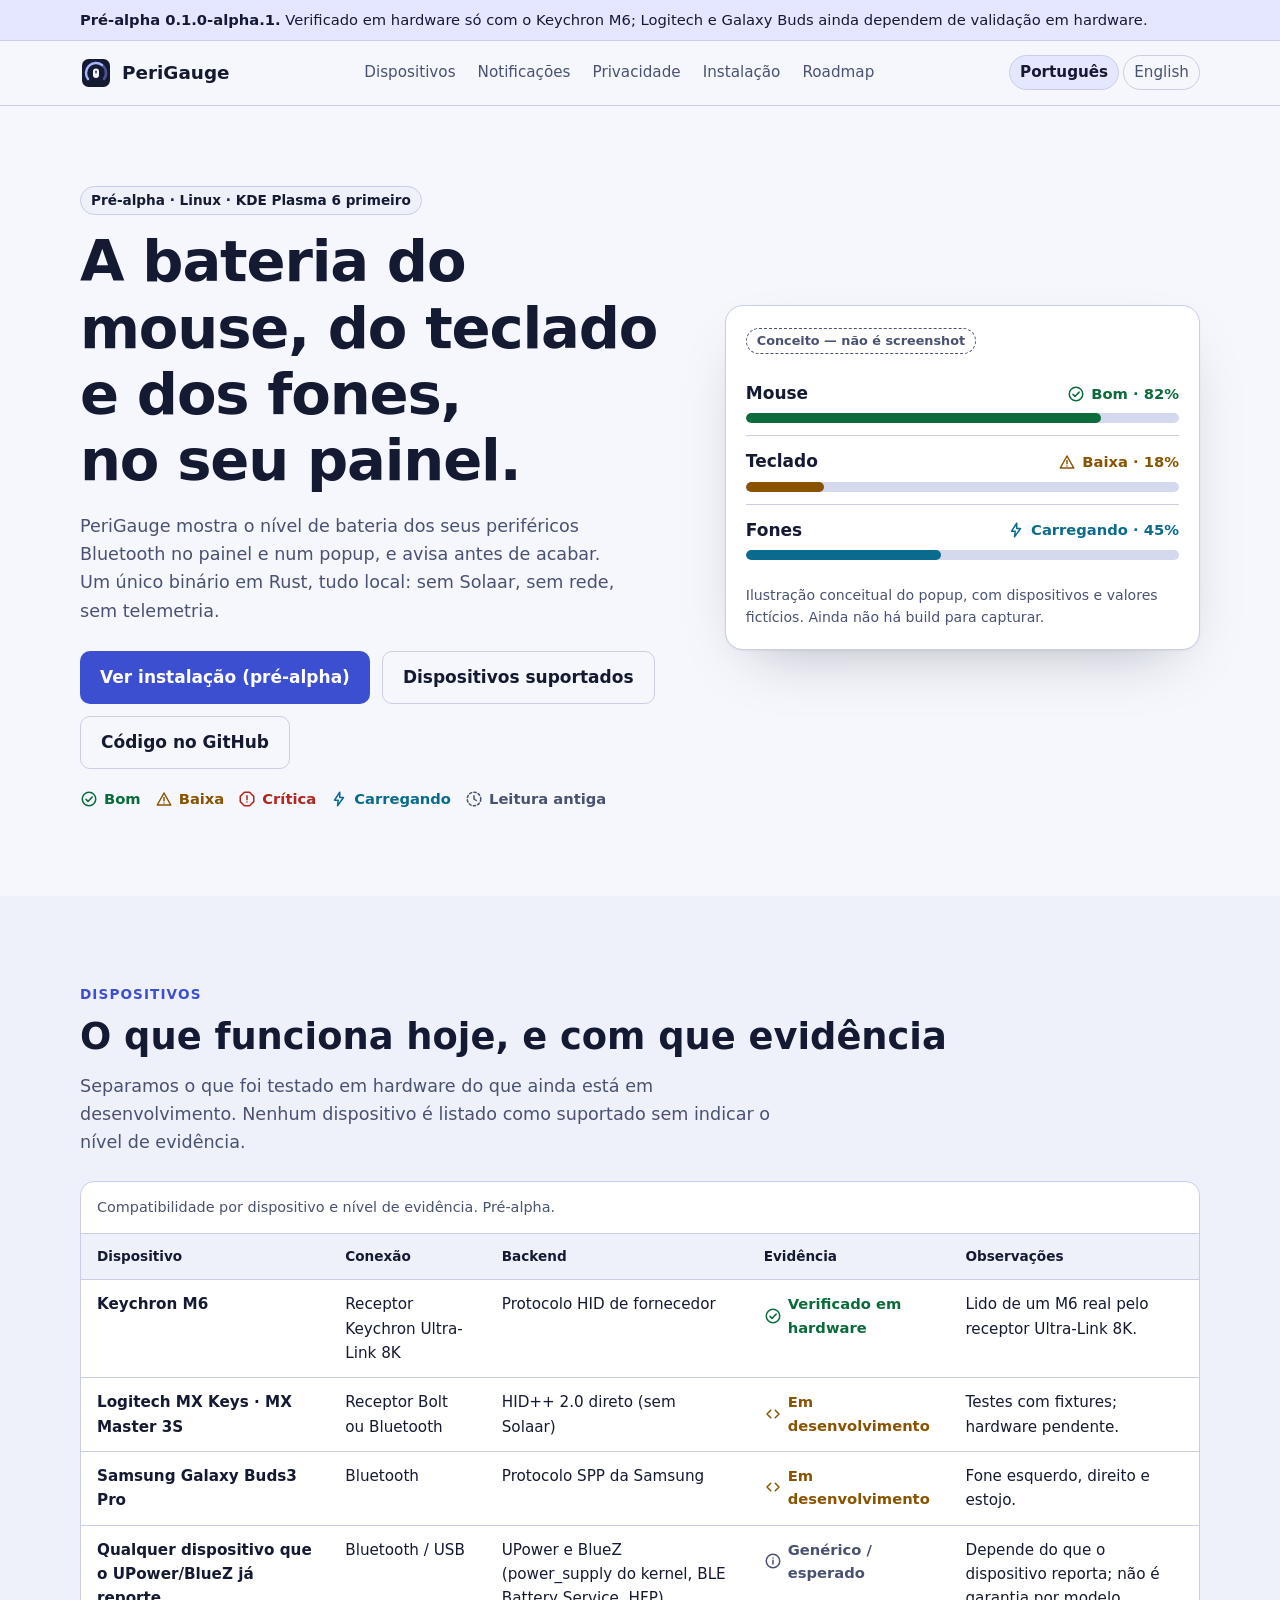
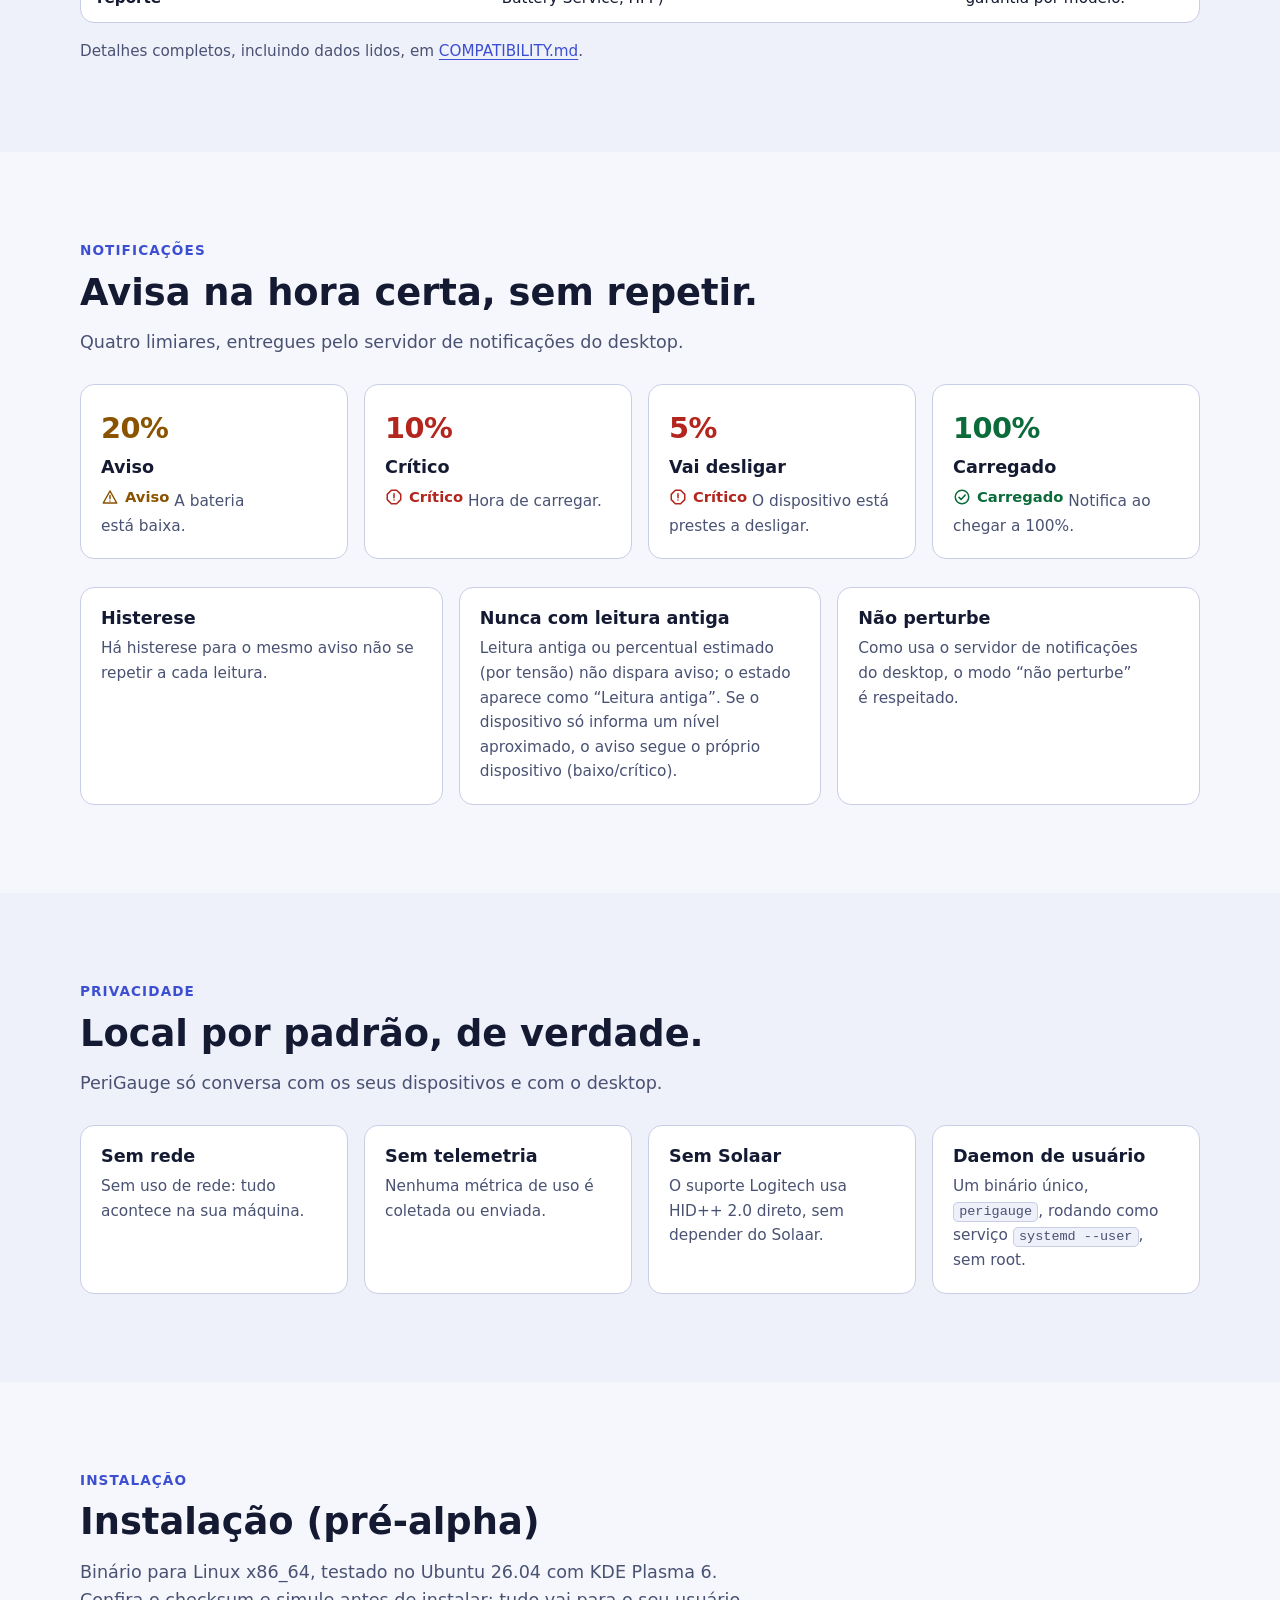
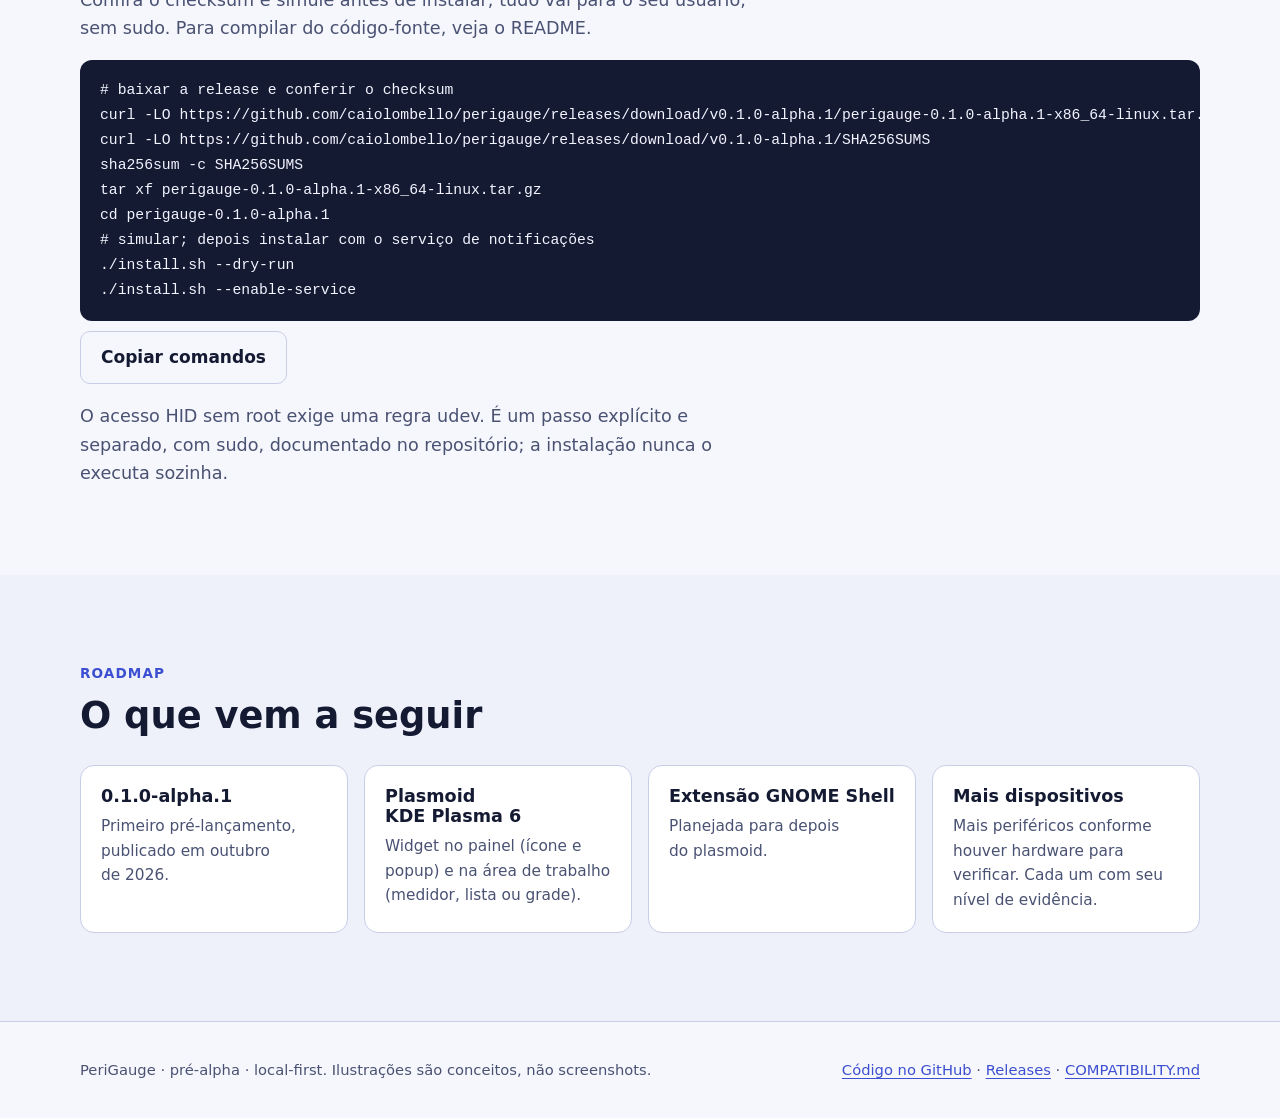
==== docs/index.html @ 8c839d8e "docs: add brand identity, landing page and project documents Bilingual landing page for GitHub Pages" ====
<!doctype html>
<html lang="pt-BR">
<head>
<meta charset="utf-8">
<meta name="viewport" content="width=device-width,initial-scale=1">
<title>PeriGauge — bateria dos seus periféricos no Linux</title>
<meta name="description" content="Monitor de bateria de mouses, teclados e fones Bluetooth para o desktop Linux. Núcleo em Rust, local, sem rede e sem telemetria. Pré-alpha 0.1.0-alpha.1.">
<meta name="color-scheme" content="light dark">
<meta name="theme-color" content="#F6F7FC" media="(prefers-color-scheme: light)">
<meta name="theme-color" content="#0E1124" media="(prefers-color-scheme: dark)">
<link rel="canonical" href="https://caiolombello.github.io/perigauge/">
<link rel="alternate" hreflang="pt-BR" href="https://caiolombello.github.io/perigauge/">
<link rel="alternate" hreflang="en" href="https://caiolombello.github.io/perigauge/en/">
<link rel="alternate" hreflang="x-default" href="https://caiolombello.github.io/perigauge/">
<meta property="og:type" content="website">
<meta property="og:site_name" content="PeriGauge">
<meta property="og:locale" content="pt_BR">
<meta property="og:title" content="PeriGauge — bateria dos seus periféricos no Linux">
<meta property="og:description" content="Monitor de bateria de mouses, teclados e fones Bluetooth para o desktop Linux. Núcleo em Rust, local, sem rede e sem telemetria. Pré-alpha 0.1.0-alpha.1.">
<meta property="og:image" content="https://caiolombello.github.io/perigauge/assets/perigauge-social-card.png">
<meta property="og:image:type" content="image/png">
<meta property="og:image:width" content="1200">
<meta property="og:image:height" content="630">
<meta property="og:image:alt" content="PeriGauge: bateria dos periféricos no Linux. Pré-alpha 0.1.0-alpha.1.">
<meta name="twitter:card" content="summary_large_image">
<link rel="icon" type="image/svg+xml" href="assets/favicon.svg">
<link rel="stylesheet" href="style.css">
<script src="site.js" defer></script>
</head>
<body>
<a class="skip-link" href="#main">Ir para o conteúdo</a>

<svg xmlns="http://www.w3.org/2000/svg" width="0" height="0" style="position:absolute" aria-hidden="true" focusable="false">
 <symbol id="i-ok" viewBox="0 0 24 24"><circle cx="12" cy="12" r="9"/><path d="M8 12.5l2.7 2.7 5.5-5.7"/></symbol>
 <symbol id="i-warn" viewBox="0 0 24 24"><path d="M12 4l9 16H3z"/><path d="M12 10v4.2M12 17.2v.1"/></symbol>
 <symbol id="i-crit" viewBox="0 0 24 24"><path d="M8.5 3h7L21 8.5v7L15.5 21h-7L3 15.5v-7z"/><path d="M12 7.5v5.5M12 16v.1"/></symbol>
 <symbol id="i-bolt" viewBox="0 0 24 24"><path d="M13 3L6 13.5h5L10 21l8-11h-5z"/></symbol>
 <symbol id="i-stale" viewBox="0 0 24 24"><circle cx="12" cy="12" r="9" stroke-dasharray="3 3"/><path d="M12 7.5V12l3 2"/></symbol>
 <symbol id="i-dev" viewBox="0 0 24 24"><path d="M9 7l-5 5 5 5M15 7l5 5-5 5"/></symbol>
 <symbol id="i-gen" viewBox="0 0 24 24"><circle cx="12" cy="12" r="9"/><path d="M12 11v5M12 8v.1"/></symbol>
</svg>

<p class="prerelease"><span class="wrap" style="display:block"><strong>Pré-alpha 0.1.0-alpha.1.</strong> Verificado em hardware só com o Keychron M6; Logitech e Galaxy Buds ainda dependem de validação em hardware.</span></p>

<header class="site-header">
 <div class="wrap header-inner">
  <a class="brand" href="./" aria-label="PeriGauge"><img src="assets/perigauge.svg" width="32" height="32" alt=""><span>PeriGauge</span></a>
  <nav class="site-nav" aria-label="Seções">
   <a href="#dispositivos">Dispositivos</a>
   <a href="#notificacoes">Notificações</a>
   <a href="#privacidade">Privacidade</a>
   <a href="#instalar">Instalação</a>
   <a href="#roadmap">Roadmap</a>
  </nav>
  <nav class="lang" aria-label="Idioma"><a href="./" lang="pt-BR" hreflang="pt-BR" aria-current="page">Português</a><a href="en/" lang="en" hreflang="en">English</a></nav>
 </div>
</header>

<main id="main" tabindex="-1">
<section class="hero">
 <div class="wrap hero-grid">
  <div>
   <span class="badge">Pré-alpha · Linux · KDE Plasma 6 primeiro</span>
   <h1>A bateria do mouse, do teclado e dos fones, no seu painel.</h1>
   <p class="lead">PeriGauge mostra o nível de bateria dos seus periféricos Bluetooth no painel e num popup, e avisa antes de acabar. Um único binário em Rust, tudo local: sem Solaar, sem rede, sem telemetria.</p>
   <div class="actions">
    <a class="btn" href="#instalar">Ver instalação (pré-alpha)</a>
    <a class="btn btn-ghost" href="#dispositivos">Dispositivos suportados</a>
    <a class="btn btn-ghost" href="https://github.com/caiolombello/perigauge">Código no GitHub</a>
   </div>
  </div>
  <figure class="concept" aria-labelledby="concept-cap">
   <span class="concept-tag">Conceito — não é screenshot</span>
   <div role="list" aria-label="Dispositivos (valores fictícios)">
    <div class="dev" role="listitem"><span class="dev-name">Mouse</span><span class="state s-ok"><svg class="" aria-hidden="true" focusable="false"><use href="#i-ok"/></svg>Bom · 82%</span> <span class="bar s-ok" role="img" aria-label="Mouse 82%"><span style="width:82%"></span></span></div>
    <div class="dev" role="listitem"><span class="dev-name">Teclado</span><span class="state s-warn"><svg class="" aria-hidden="true" focusable="false"><use href="#i-warn"/></svg>Baixa · 18%</span> <span class="bar s-warn" role="img" aria-label="Teclado 18%"><span style="width:18%"></span></span></div>
    <div class="dev" role="listitem"><span class="dev-name">Fones</span><span class="state s-charging"><svg class="" aria-hidden="true" focusable="false"><use href="#i-bolt"/></svg>Carregando · 45%</span> <span class="bar s-charging" role="img" aria-label="Fones 45%"><span style="width:45%"></span></span></div>
   </div>
   <figcaption id="concept-cap">Ilustração conceitual do popup, com dispositivos e valores fictícios. Ainda não há build para capturar.</figcaption>
  </figure>
 </div>
 <div class="wrap">
  <h2 class="sr-only">Como os estados aparecem</h2>
  <ul class="legend" aria-label="Como os estados aparecem"><li><span class="state s-ok"><svg class="" aria-hidden="true" focusable="false"><use href="#i-ok"/></svg>Bom</span></li><li><span class="state s-warn"><svg class="" aria-hidden="true" focusable="false"><use href="#i-warn"/></svg>Baixa</span></li><li><span class="state s-critical"><svg class="" aria-hidden="true" focusable="false"><use href="#i-crit"/></svg>Crítica</span></li><li><span class="state s-charging"><svg class="" aria-hidden="true" focusable="false"><use href="#i-bolt"/></svg>Carregando</span></li><li><span class="state s-stale"><svg class="" aria-hidden="true" focusable="false"><use href="#i-stale"/></svg>Leitura antiga</span></li></ul>
 </div>
</section>

<section id="dispositivos" class="section-alt">
 <div class="wrap">
  <p class="eyebrow">Dispositivos</p>
  <h2>O que funciona hoje, e com que evidência</h2>
  <p class="lead">Separamos o que foi testado em hardware do que ainda está em desenvolvimento. Nenhum dispositivo é listado como suportado sem indicar o nível de evidência.</p>
  <div class="table-wrap" tabindex="0" role="region" aria-label="Matriz de compatibilidade (role horizontalmente em telas estreitas)">
  <table>
   <caption>Compatibilidade por dispositivo e nível de evidência. Pré-alpha.</caption>
   <thead><tr><th scope="col">Dispositivo</th><th scope="col">Conexão</th><th scope="col">Backend</th><th scope="col">Evidência</th><th scope="col">Observações</th></tr></thead>
   <tbody>
    <tr><th scope="row">Keychron M6</th><td>Receptor Keychron Ultra-Link 8K</td><td>Protocolo HID de fornecedor</td><td><span class="state s-ok"><svg class="" aria-hidden="true" focusable="false"><use href="#i-ok"/></svg>Verificado em hardware</span></td><td>Lido de um M6 real pelo receptor Ultra-Link 8K.</td></tr>
    <tr><th scope="row">Logitech MX Keys · MX Master 3S</th><td>Receptor Bolt ou Bluetooth</td><td>HID++ 2.0 direto (sem Solaar)</td><td><span class="state s-warn"><svg class="" aria-hidden="true" focusable="false"><use href="#i-dev"/></svg>Em desenvolvimento</span></td><td>Testes com fixtures; hardware pendente.</td></tr>
    <tr><th scope="row">Samsung Galaxy Buds3 Pro</th><td>Bluetooth</td><td>Protocolo SPP da Samsung</td><td><span class="state s-warn"><svg class="" aria-hidden="true" focusable="false"><use href="#i-dev"/></svg>Em desenvolvimento</span></td><td>Fone esquerdo, direito e estojo.</td></tr>
    <tr><th scope="row">Qualquer dispositivo que o UPower/BlueZ já reporte</th><td>Bluetooth / USB</td><td>UPower e BlueZ (power_supply do kernel, BLE Battery Service, HFP)</td><td><span class="state s-stale"><svg class="" aria-hidden="true" focusable="false"><use href="#i-gen"/></svg>Genérico / esperado</span></td><td>Depende do que o dispositivo reporta; não é garantia por modelo.</td></tr>
   </tbody>
  </table>
  </div>
  <p class="lead" style="margin-top:16px;font-size:.95rem">Detalhes completos, incluindo dados lidos, em <a href="COMPATIBILITY.md">COMPATIBILITY.md</a>.</p>
 </div>
</section>

<section id="notificacoes">
 <div class="wrap">
  <p class="eyebrow">Notificações</p>
  <h2>Avisa na hora certa, sem repetir.</h2>
  <p class="lead">Quatro limiares, entregues pelo servidor de notificações do desktop.</p>
  <ul class="grid">
   <li class="card"><span class="thr s-warn">20%</span><h3>Aviso</h3><p><span class="state s-warn"><svg class="" aria-hidden="true" focusable="false"><use href="#i-warn"/></svg>Aviso</span> A bateria está baixa.</p></li>
   <li class="card"><span class="thr s-critical">10%</span><h3>Crítico</h3><p><span class="state s-critical"><svg class="" aria-hidden="true" focusable="false"><use href="#i-crit"/></svg>Crítico</span> Hora de carregar.</p></li>
   <li class="card"><span class="thr s-critical">5%</span><h3>Vai desligar</h3><p><span class="state s-critical"><svg class="" aria-hidden="true" focusable="false"><use href="#i-crit"/></svg>Crítico</span> O dispositivo está prestes a desligar.</p></li>
   <li class="card"><span class="thr s-ok">100%</span><h3>Carregado</h3><p><span class="state s-ok"><svg class="" aria-hidden="true" focusable="false"><use href="#i-ok"/></svg>Carregado</span> Notifica ao chegar a 100%.</p></li>
  </ul>
  <ul class="grid">
   <li class="card"><h3>Histerese</h3><p>Há histerese para o mesmo aviso não se repetir a cada leitura.</p></li>
   <li class="card"><h3>Nunca com leitura antiga</h3><p>Leitura antiga ou percentual estimado (por tensão) não dispara aviso; o estado aparece como “Leitura antiga”. Se o dispositivo só informa um nível aproximado, o aviso segue o próprio dispositivo (baixo/crítico).</p></li>
   <li class="card"><h3>Não perturbe</h3><p>Como usa o servidor de notificações do desktop, o modo “não perturbe” é respeitado.</p></li>
  </ul>
 </div>
</section>

<section id="privacidade" class="section-alt">
 <div class="wrap">
  <p class="eyebrow">Privacidade</p>
  <h2>Local por padrão, de verdade.</h2>
  <p class="lead">PeriGauge só conversa com os seus dispositivos e com o desktop.</p>
  <ul class="grid">
   <li class="card"><h3>Sem rede</h3><p>Sem uso de rede: tudo acontece na sua máquina.</p></li>
   <li class="card"><h3>Sem telemetria</h3><p>Nenhuma métrica de uso é coletada ou enviada.</p></li>
   <li class="card"><h3>Sem Solaar</h3><p>O suporte Logitech usa HID++ 2.0 direto, sem depender do Solaar.</p></li>
   <li class="card"><h3>Daemon de usuário</h3><p>Um binário único, <code>perigauge</code>, rodando como serviço <code>systemd --user</code>, sem root.</p></li>
  </ul>
 </div>
</section>

<section id="instalar">
 <div class="wrap">
  <p class="eyebrow">Instalação</p>
  <h2>Instalação (pré-alpha)</h2>
  <p class="lead">Binário para Linux x86_64, testado no Ubuntu 26.04 com KDE Plasma 6. Confira o checksum e simule antes de instalar; tudo vai para o seu usuário, sem sudo. Para compilar do código-fonte, veja o README.</p>
  <div class="code"><pre id="cmds"><code># baixar a release e conferir o checksum
curl -LO https://github.com/caiolombello/perigauge/releases/download/v0.1.0-alpha.1/perigauge-0.1.0-alpha.1-x86_64-linux.tar.gz
curl -LO https://github.com/caiolombello/perigauge/releases/download/v0.1.0-alpha.1/SHA256SUMS
sha256sum -c SHA256SUMS
tar xf perigauge-0.1.0-alpha.1-x86_64-linux.tar.gz
cd perigauge-0.1.0-alpha.1
# simular; depois instalar com o serviço de notificações
./install.sh --dry-run
./install.sh --enable-service</code></pre></div>
  <div class="copy-row">
   <button class="btn btn-ghost" type="button" hidden data-copy-target="cmds" data-copy-status="copy-status" data-copied="Comandos copiados." data-failed="Não foi possível copiar.">Copiar comandos</button>
   <span id="copy-status" role="status" aria-live="polite"></span>
  </div>
  <p class="lead" style="margin-top:18px">O acesso HID sem root exige uma regra udev. É um passo explícito e separado, com sudo, documentado no repositório; a instalação nunca o executa sozinha.</p>
 </div>
</section>

<section id="roadmap" class="section-alt">
 <div class="wrap">
  <p class="eyebrow">Roadmap</p>
  <h2>O que vem a seguir</h2>
  <ul class="grid">
   <li class="card"><h3>0.1.0-alpha.1</h3><p>Primeiro pré-lançamento, publicado em outubro de 2026.</p></li>
   <li class="card"><h3>Plasmoid KDE Plasma 6</h3><p>Widget no painel (ícone e popup) e na área de trabalho (medidor, lista ou grade).</p></li>
   <li class="card"><h3>Extensão GNOME Shell</h3><p>Planejada para depois do plasmoid.</p></li>
   <li class="card"><h3>Mais dispositivos</h3><p>Mais periféricos conforme houver hardware para verificar. Cada um com seu nível de evidência.</p></li>
  </ul>
 </div>
</section>
</main>

<footer>
 <div class="wrap foot">
  <p>PeriGauge · pré-alpha · local-first. Ilustrações são conceitos, não screenshots.</p>
  <p><a href="https://github.com/caiolombello/perigauge">Código no GitHub</a> · <a href="https://github.com/caiolombello/perigauge/releases">Releases</a> · <a href="COMPATIBILITY.md">COMPATIBILITY.md</a></p>
 </div>
</footer>
</body>
</html>
---- docs/style.css ----
/* PeriGauge landing — página estática, fontes do sistema, nenhuma requisição externa. */
:root {
  color-scheme: light dark;
  --paper: #F6F7FC; --surface: #FFFFFF; --surface-2: #EEF0FA; --line: #C9CDE6;
  --text: #151A33; --muted: #4A5273; --accent: #3D4FD1; --accent-soft: #E4E7FF;
  --ok: #0B6B3A; --warn: #8A5300; --critical: #B3261E; --charging: #0B6B8F;
  --btn-bg: #3D4FD1; --btn-text: #FFFFFF; --code-bg: #151A33; --code-text: #F2F4FF;
  --track: #D5D9EE;
  --shadow: 0 1px 2px rgb(21 26 51 / 6%), 0 24px 60px -30px rgb(21 26 51 / 35%);
  --sans: system-ui, -apple-system, "Segoe UI", sans-serif;
  --mono: ui-monospace, SFMono-Regular, Menlo, Consolas, monospace;
  --wrap: 1120px; --gutter: clamp(18px, 4vw, 40px); --header-h: 64px;
}
@media (prefers-color-scheme: dark) {
  :root {
    --paper: #0E1124; --surface: #161A33; --surface-2: #1D2243; --line: #363D6B;
    --text: #F2F4FF; --muted: #B4BAD9; --accent: #A9B4FF; --accent-soft: #232A5C;
    --ok: #5FD38D; --warn: #FFC15C; --critical: #FF8A80; --charging: #6CCBF0;
    --btn-bg: #A9B4FF; --btn-text: #0E1124; --code-bg: #090B18; --track: #363D6B;
    --shadow: 0 1px 2px rgb(0 0 0 / 30%), 0 24px 60px -28px rgb(0 0 0 / 70%);
  }
}
*, *::before, *::after { box-sizing: border-box; }
html { scroll-behavior: smooth; scroll-padding-top: calc(var(--header-h) + 16px); -webkit-text-size-adjust: 100%; }
body { margin: 0; background: var(--paper); color: var(--text); font: 400 17px/1.6 var(--sans); }
img, svg { max-width: 100%; }
a { color: var(--accent); text-underline-offset: .2em; }
:focus-visible { outline: 3px solid var(--accent); outline-offset: 3px; border-radius: 4px; }
h1, h2, h3 { margin: 0; text-wrap: balance; line-height: 1.15; }
p { margin: 0; text-wrap: pretty; }
ul, ol { margin: 0; padding: 0; }
code, pre { font-family: var(--mono); }
:not(pre) > code { padding: .1em .38em; border: 1px solid var(--line); border-radius: 5px; background: var(--surface-2); font-size: .88em; }
.wrap { width: min(var(--wrap), 100% - 2 * var(--gutter)); margin-inline: auto; }
.skip-link { position: absolute; left: 16px; top: -80px; z-index: 100; padding: 12px 18px; border-radius: 8px; background: var(--btn-bg); color: var(--btn-text); font-weight: 650; }
.skip-link:focus { top: 12px; }
.sr-only { position: absolute; width: 1px; height: 1px; overflow: hidden; clip-path: inset(50%); white-space: nowrap; }

/* Cabeçalho */
.site-header { position: sticky; top: 0; z-index: 50; background: color-mix(in srgb, var(--paper) 92%, transparent); backdrop-filter: blur(8px); border-bottom: 1px solid var(--line); }
.header-inner { display: flex; align-items: center; gap: 20px; min-height: var(--header-h); flex-wrap: wrap; padding-block: 8px; }
.brand { display: inline-flex; align-items: center; gap: 10px; color: var(--text); font-weight: 700; font-size: 1.15rem; text-decoration: none; }
.brand img { width: 32px; height: 32px; }
.site-nav { display: flex; gap: 18px; flex-wrap: wrap; margin-inline: auto; }
.site-nav a, .lang a { color: var(--muted); text-decoration: none; font-size: .95rem; padding: 4px 2px; }
.site-nav a:hover, .lang a:hover { color: var(--text); text-decoration: underline; }
.lang { display: flex; gap: 4px; }
.lang a { padding: 4px 10px; border: 1px solid var(--line); border-radius: 999px; }
.lang a[aria-current="page"] { background: var(--accent-soft); color: var(--text); font-weight: 650; }

/* Botões e selos */
.btn { display: inline-flex; align-items: center; gap: 8px; padding: 12px 20px; border-radius: 10px; background: var(--btn-bg); color: var(--btn-text); font-weight: 650; text-decoration: none; border: 0; font: inherit; font-weight: 650; cursor: pointer; }
.btn:hover { filter: brightness(1.08); }
.btn-ghost { background: transparent; color: var(--text); border: 1px solid var(--line); }
.btn[aria-disabled="true"] { background: transparent; color: var(--muted); border: 1px dashed var(--line); cursor: default; filter: none; }
.badge { display: inline-flex; align-items: center; gap: 6px; padding: 3px 10px; border: 1px solid var(--line); border-radius: 999px; background: var(--surface-2); font-size: .85rem; font-weight: 650; }

/* Seções */
section { padding-block: clamp(48px, 8vw, 88px); }
.section-alt { background: var(--surface-2); }
.eyebrow { color: var(--accent); font-weight: 700; font-size: .85rem; letter-spacing: .08em; text-transform: uppercase; margin-bottom: 10px; }
h2 { font-size: clamp(1.7rem, 3.4vw, 2.3rem); margin-bottom: 14px; }
.lead { color: var(--muted); font-size: 1.1rem; max-width: 62ch; }
.prerelease { background: var(--accent-soft); border-bottom: 1px solid var(--line); padding-block: 8px; font-size: .92rem; }

/* Hero */
.hero { padding-block: clamp(40px, 7vw, 80px); }
.hero-grid { display: grid; grid-template-columns: 1.1fr .9fr; gap: clamp(28px, 5vw, 64px); align-items: center; }
h1 { font-size: clamp(2.2rem, 5.4vw, 3.6rem); letter-spacing: -.02em; margin-block: 14px 18px; }
.hero .lead { margin-bottom: 26px; }
.actions { display: flex; gap: 12px; flex-wrap: wrap; }

/* Conceito do popup */
figure { margin: 0; }
.concept { background: var(--surface); border: 1px solid var(--line); border-radius: 18px; box-shadow: var(--shadow); padding: 20px; }
.concept-tag { display: inline-block; margin-bottom: 14px; padding: 2px 10px; border: 1px dashed var(--muted); border-radius: 999px; color: var(--muted); font-size: .8rem; font-weight: 650; }
.dev { display: grid; grid-template-columns: 1fr auto; gap: 6px 12px; padding-block: 12px; border-top: 1px solid var(--line); }
.dev:first-of-type { border-top: 0; }
.dev-name { font-weight: 650; }
.state { display: inline-flex; align-items: center; gap: 6px; font-weight: 650; font-size: .92rem; }
.state svg { width: 18px; height: 18px; flex: none; fill: none; stroke: currentColor; stroke-width: 2; stroke-linecap: round; stroke-linejoin: round; }
.s-ok { color: var(--ok); } .s-warn { color: var(--warn); } .s-critical { color: var(--critical); } .s-charging { color: var(--charging); } .s-stale { color: var(--muted); }
.bar { grid-column: 1 / -1; height: 10px; border-radius: 6px; background: var(--track); overflow: hidden; }
.bar > span { display: block; height: 100%; border-radius: 6px; background: currentColor; }
.bar.s-stale > span { background: repeating-linear-gradient(90deg, var(--muted) 0 6px, transparent 6px 10px); }
figcaption { margin-top: 12px; color: var(--muted); font-size: .88rem; }
.legend { display: flex; gap: 14px; flex-wrap: wrap; list-style: none; margin-top: 18px; }

/* Tabela */
.table-wrap { overflow-x: auto; border: 1px solid var(--line); border-radius: 14px; background: var(--surface); margin-top: 24px; }
table { border-collapse: collapse; width: 100%; min-width: 760px; font-size: .95rem; }
caption { text-align: left; padding: 14px 16px; color: var(--muted); font-size: .9rem; }
th, td { text-align: left; vertical-align: top; padding: 12px 16px; border-top: 1px solid var(--line); }
thead th { background: var(--surface-2); font-size: .85rem; }
tbody th { font-weight: 650; }

/* Cartões */
.grid { display: grid; grid-template-columns: repeat(auto-fit, minmax(240px, 1fr)); gap: 16px; margin-top: 28px; list-style: none; }
.card { background: var(--surface); border: 1px solid var(--line); border-radius: 14px; padding: 20px; }
.card h3 { font-size: 1.1rem; margin-bottom: 8px; }
.card p { color: var(--muted); font-size: .96rem; }
.thr { font-size: 1.8rem; font-weight: 800; letter-spacing: -.02em; display: block; margin-bottom: 6px; }

/* Código */
.code { position: relative; background: var(--code-bg); color: var(--code-text); border-radius: 12px; padding: 18px 20px; margin-top: 18px; overflow-x: auto; }
.code pre { margin: 0; font-size: .92rem; line-height: 1.7; }
.copy-row { margin-top: 10px; display: flex; gap: 12px; align-items: center; }
[hidden] { display: none !important; }

footer { padding-block: 36px; border-top: 1px solid var(--line); color: var(--muted); font-size: .92rem; }
.foot { display: flex; gap: 16px 28px; flex-wrap: wrap; justify-content: space-between; }

@media (max-width: 860px) {
  .hero-grid { grid-template-columns: 1fr; }
  .site-nav { order: 3; width: 100%; margin: 0; gap: 14px; }
  .lang { margin-left: auto; }
}
@media (prefers-reduced-motion: no-preference) {
  .btn { transition: filter .15s; }
  .bar > span { transition: width .4s; }
}
@media (prefers-reduced-motion: reduce) {
  html { scroll-behavior: auto; }
  *, *::before, *::after { animation: none !important; transition: none !important; }
}
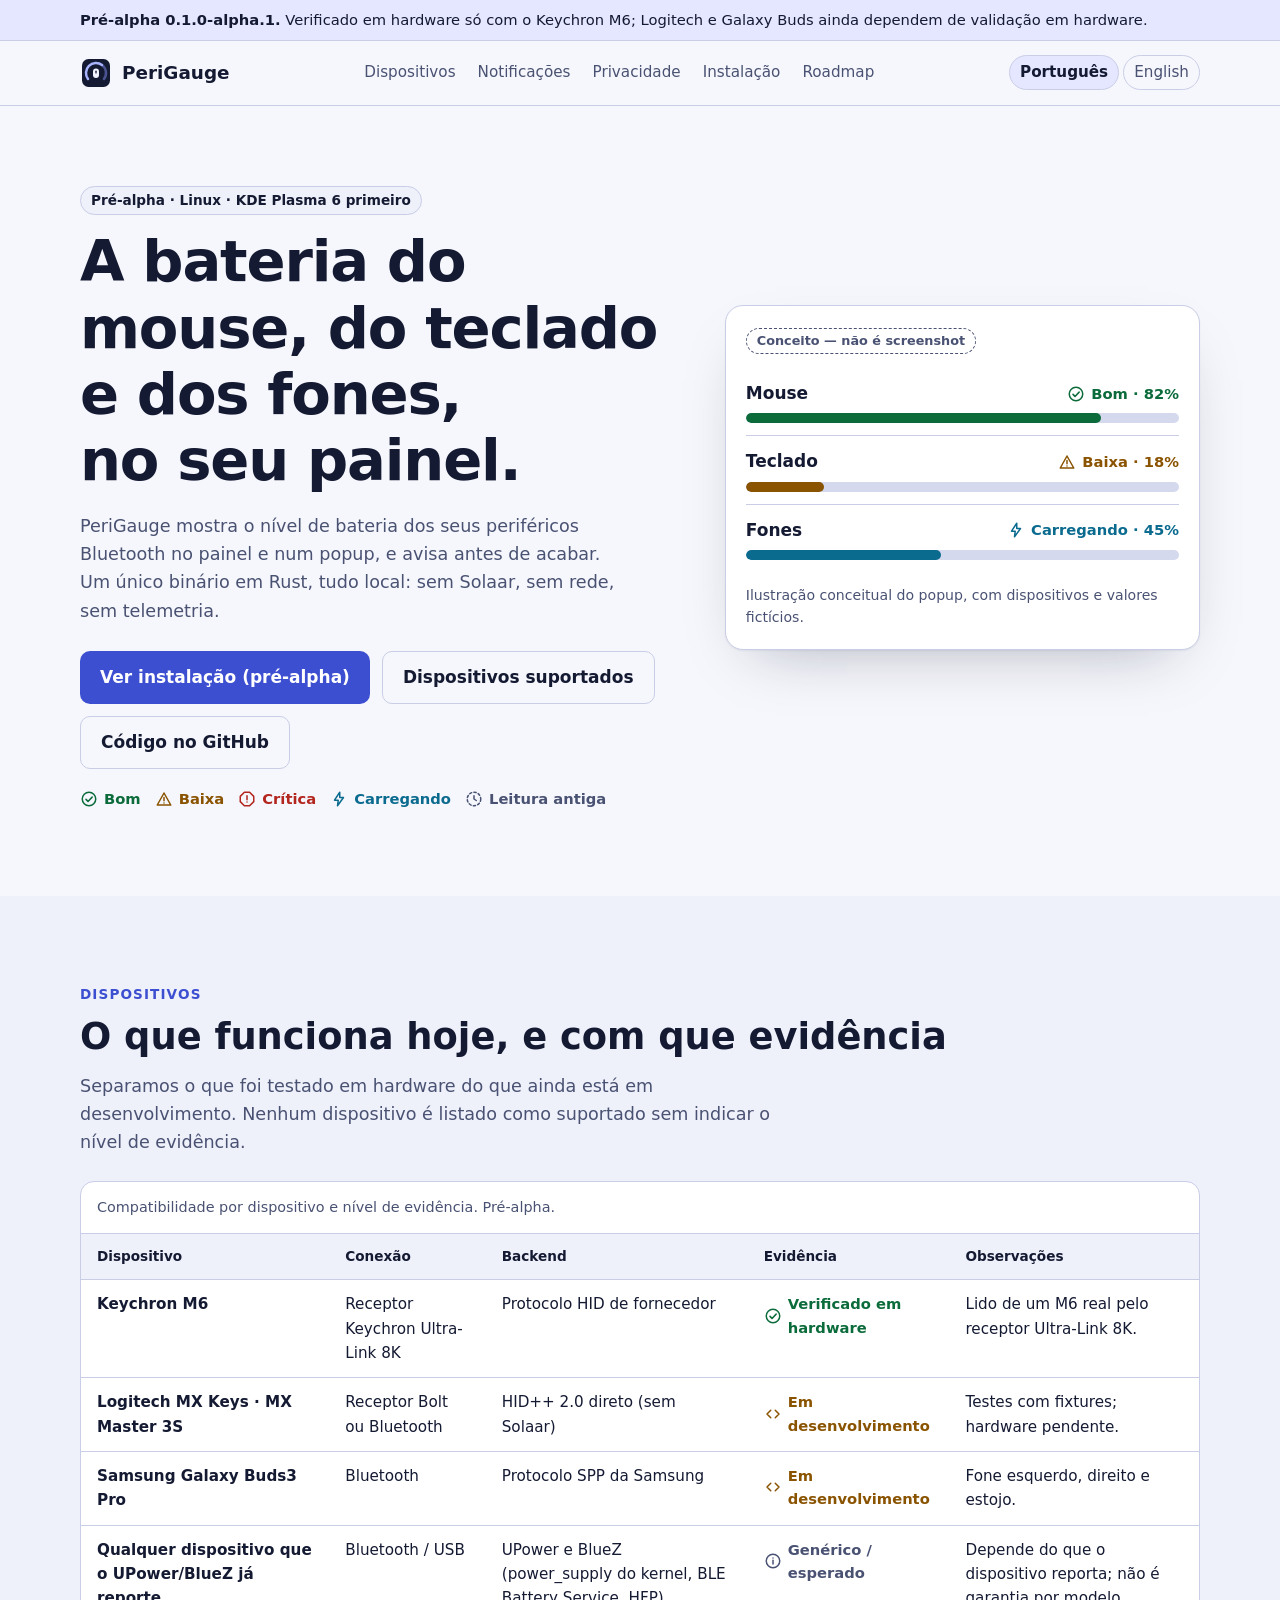
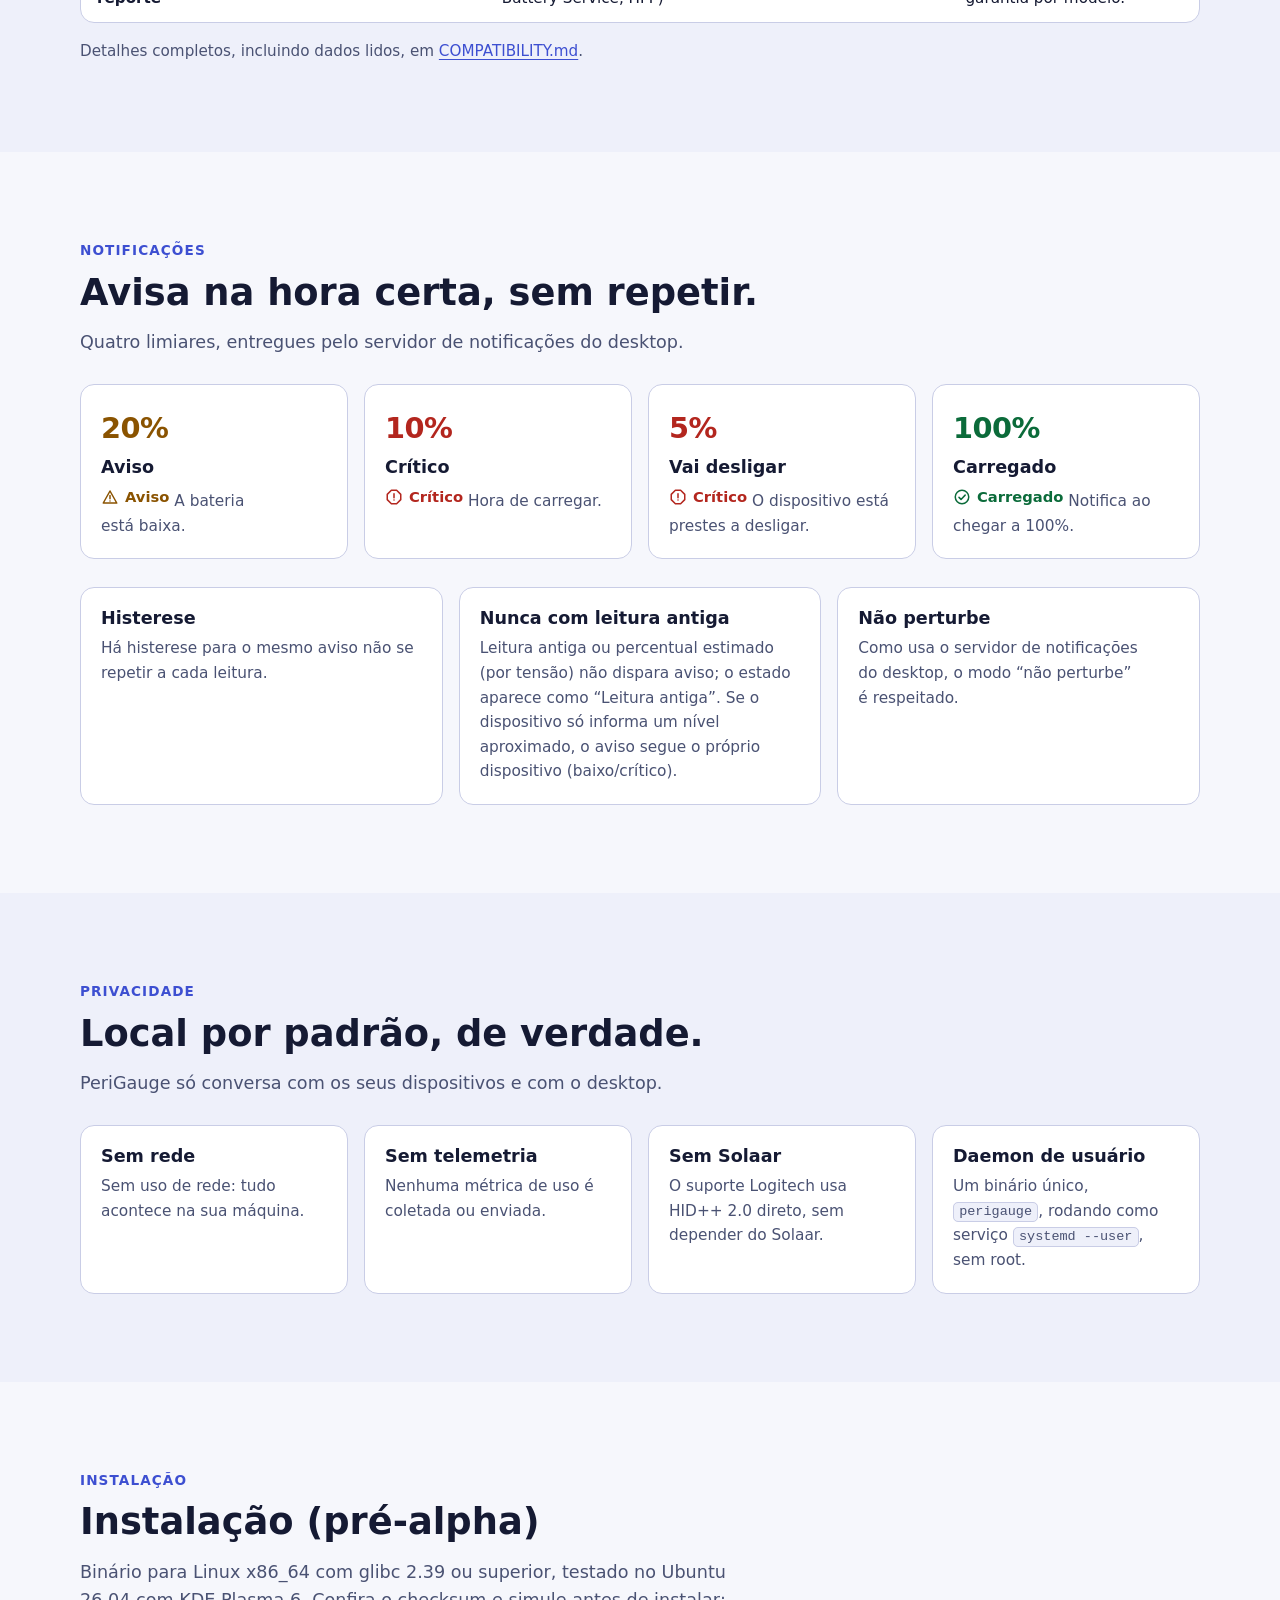
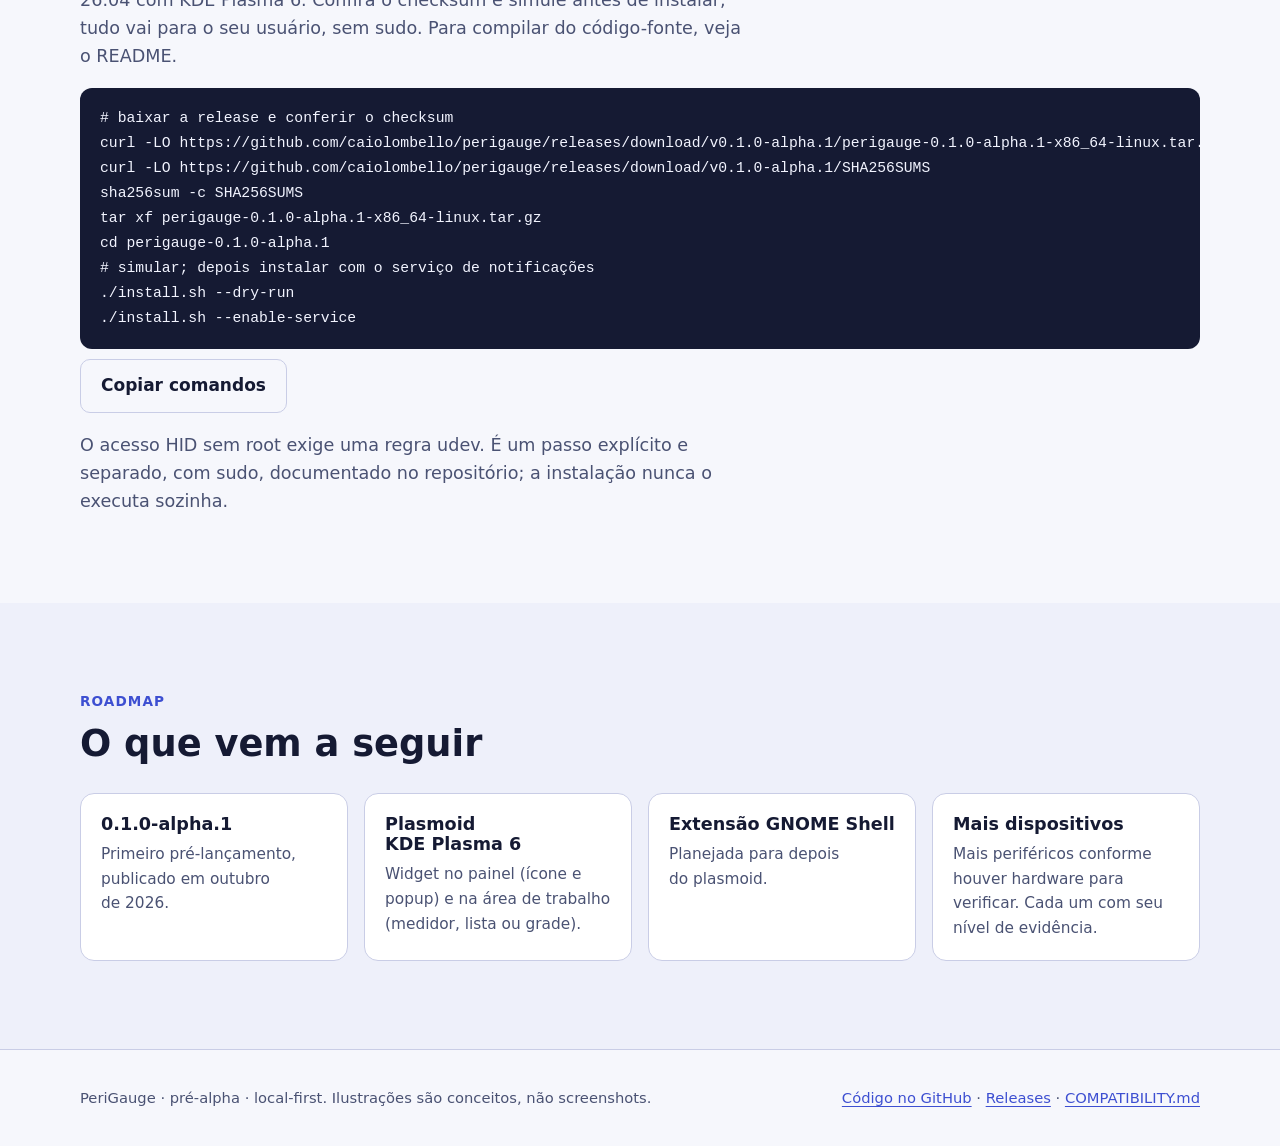
==== commit e7d96eb0: "docs: align landing copy with the published pre-release" ====
--- a/docs/index.html
+++ b/docs/index.html
@@ -76,7 +76,7 @@
     <div class="dev" role="listitem"><span class="dev-name">Teclado</span><span class="state s-warn"><svg class="" aria-hidden="true" focusable="false"><use href="#i-warn"/></svg>Baixa · 18%</span> <span class="bar s-warn" role="img" aria-label="Teclado 18%"><span style="width:18%"></span></span></div>
     <div class="dev" role="listitem"><span class="dev-name">Fones</span><span class="state s-charging"><svg class="" aria-hidden="true" focusable="false"><use href="#i-bolt"/></svg>Carregando · 45%</span> <span class="bar s-charging" role="img" aria-label="Fones 45%"><span style="width:45%"></span></span></div>
    </div>
-   <figcaption id="concept-cap">Ilustração conceitual do popup, com dispositivos e valores fictícios. Ainda não há build para capturar.</figcaption>
+   <figcaption id="concept-cap">Ilustração conceitual do popup, com dispositivos e valores fictícios.</figcaption>
   </figure>
  </div>
  <div class="wrap">
@@ -143,7 +143,7 @@
  <div class="wrap">
   <p class="eyebrow">Instalação</p>
   <h2>Instalação (pré-alpha)</h2>
-  <p class="lead">Binário para Linux x86_64, testado no Ubuntu 26.04 com KDE Plasma 6. Confira o checksum e simule antes de instalar; tudo vai para o seu usuário, sem sudo. Para compilar do código-fonte, veja o README.</p>
+  <p class="lead">Binário para Linux x86_64 com glibc 2.39 ou superior, testado no Ubuntu 26.04 com KDE Plasma 6. Confira o checksum e simule antes de instalar; tudo vai para o seu usuário, sem sudo. Para compilar do código-fonte, veja o README.</p>
   <div class="code"><pre id="cmds"><code># baixar a release e conferir o checksum
 curl -LO https://github.com/caiolombello/perigauge/releases/download/v0.1.0-alpha.1/perigauge-0.1.0-alpha.1-x86_64-linux.tar.gz
 curl -LO https://github.com/caiolombello/perigauge/releases/download/v0.1.0-alpha.1/SHA256SUMS
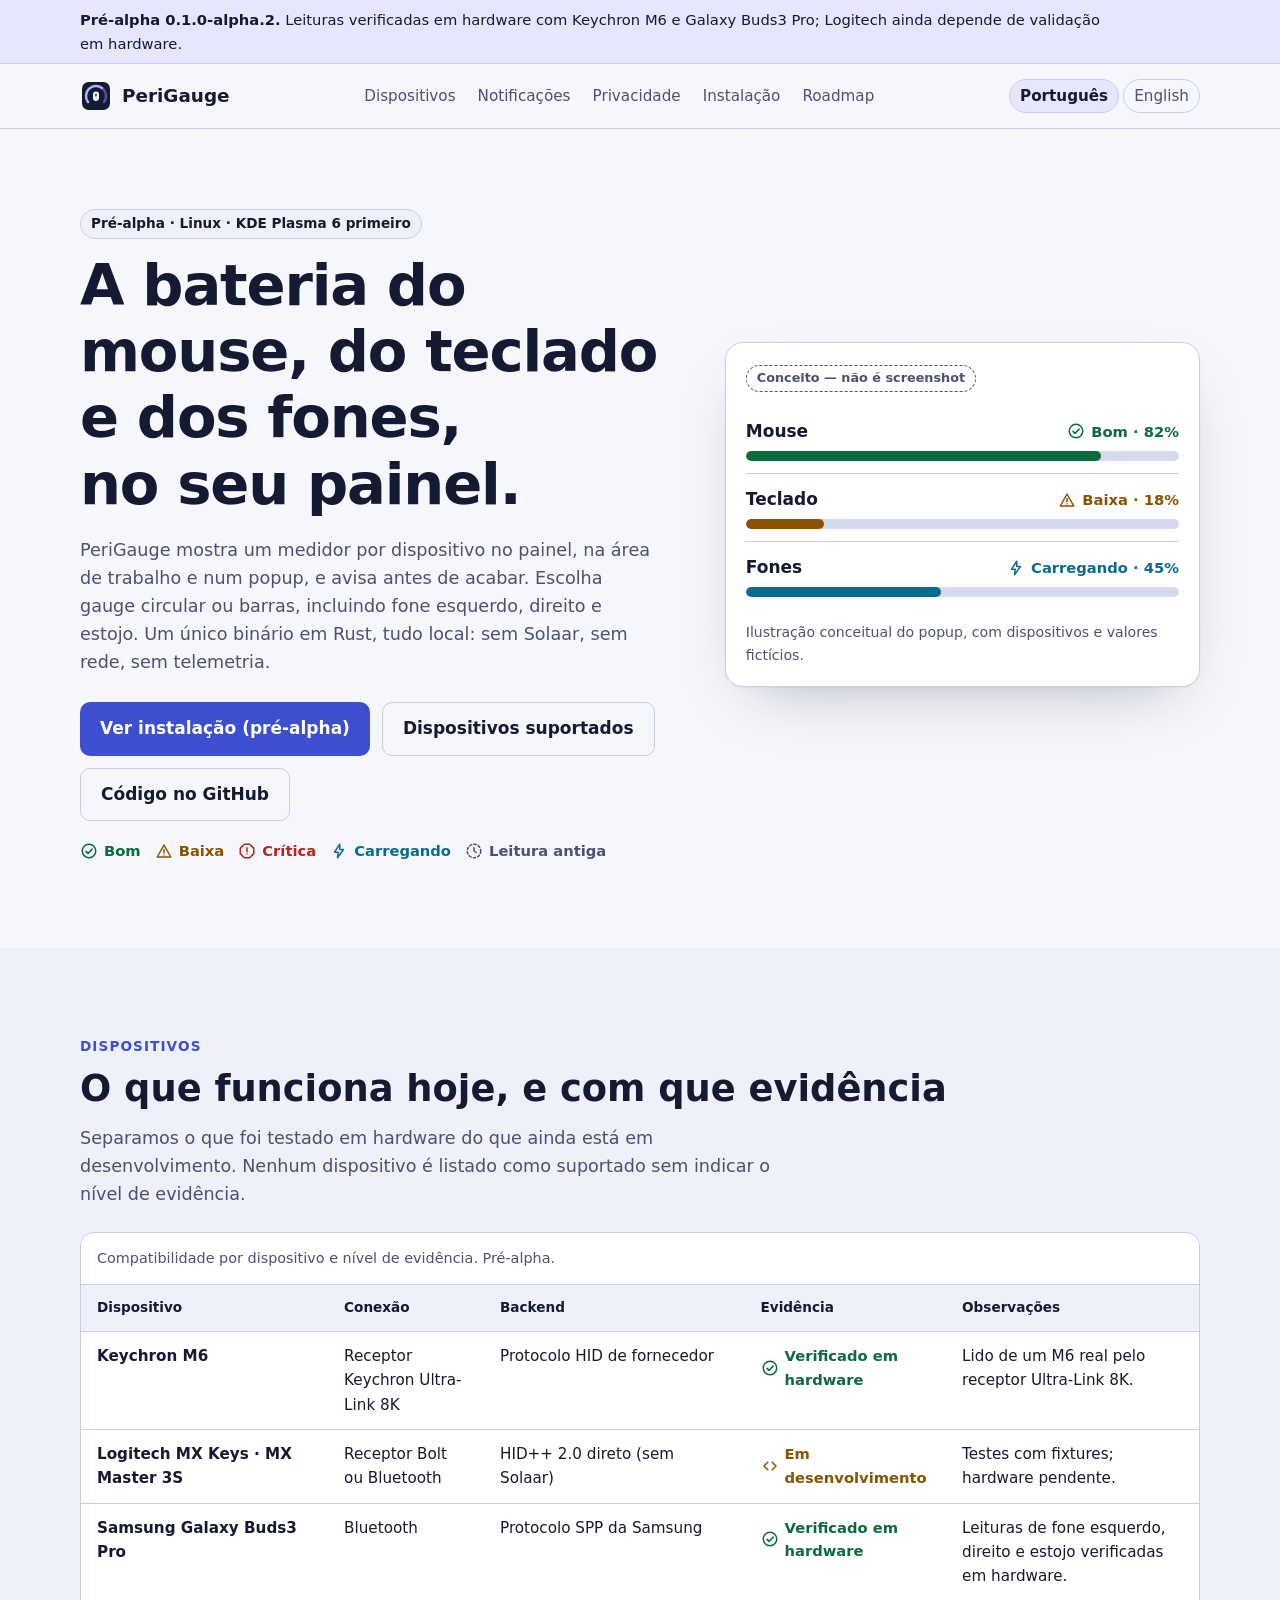
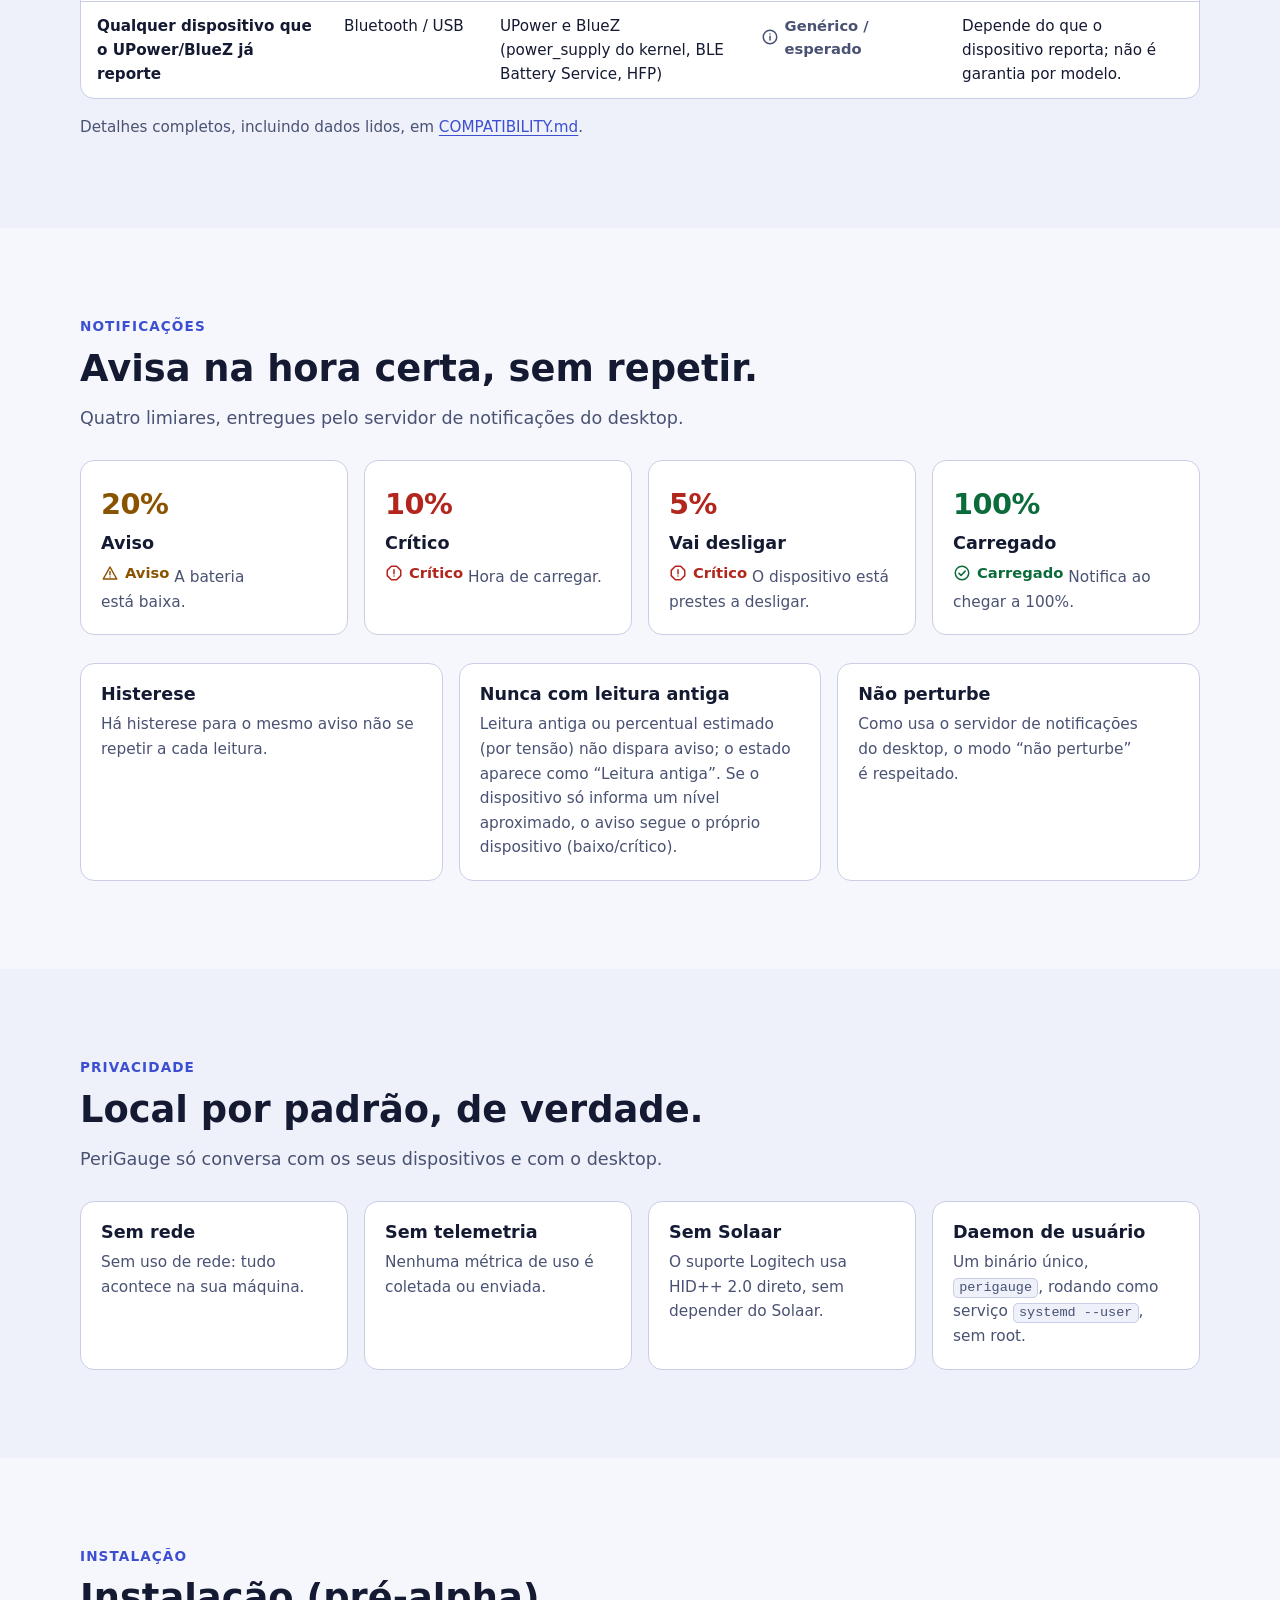
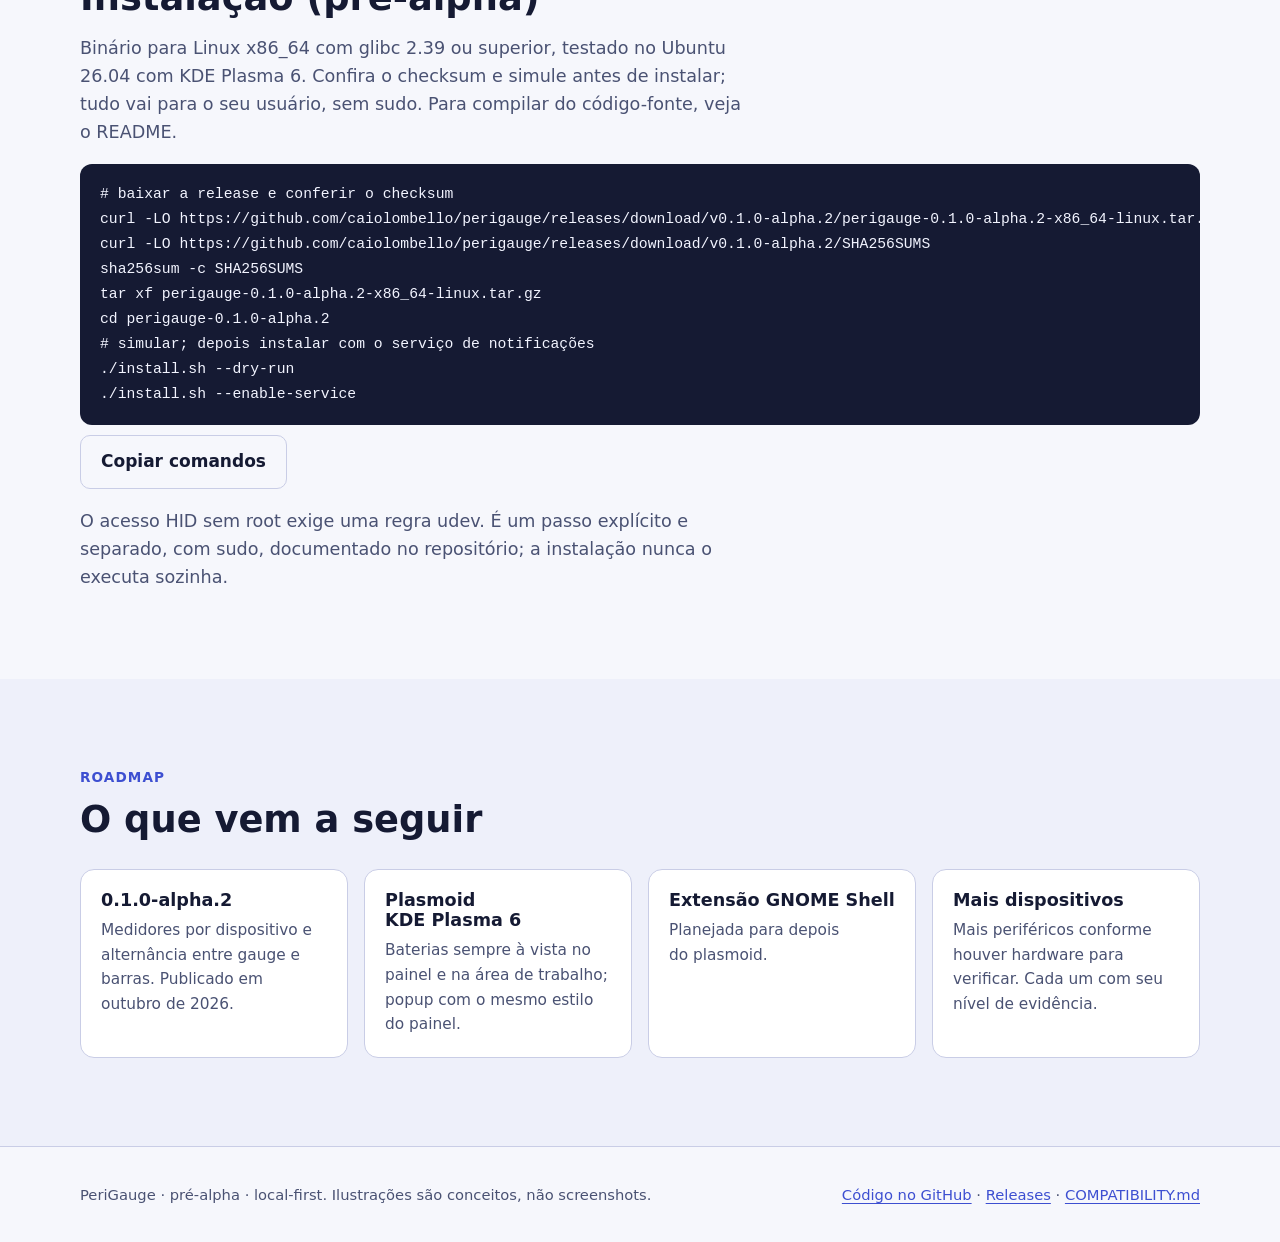
==== commit d9c0b7fc: "chore(release): prepare 0.1.0-alpha.2" ====
--- a/docs/index.html
+++ b/docs/index.html
@@ -4,7 +4,7 @@
 <meta charset="utf-8">
 <meta name="viewport" content="width=device-width,initial-scale=1">
 <title>PeriGauge — bateria dos seus periféricos no Linux</title>
-<meta name="description" content="Monitor de bateria de mouses, teclados e fones Bluetooth para o desktop Linux. Núcleo em Rust, local, sem rede e sem telemetria. Pré-alpha 0.1.0-alpha.1.">
+<meta name="description" content="Monitor de bateria de mouses, teclados e fones Bluetooth para o desktop Linux. Núcleo em Rust, local, sem rede e sem telemetria. Pré-alpha 0.1.0-alpha.2.">
 <meta name="color-scheme" content="light dark">
 <meta name="theme-color" content="#F6F7FC" media="(prefers-color-scheme: light)">
 <meta name="theme-color" content="#0E1124" media="(prefers-color-scheme: dark)">
@@ -16,12 +16,12 @@
 <meta property="og:site_name" content="PeriGauge">
 <meta property="og:locale" content="pt_BR">
 <meta property="og:title" content="PeriGauge — bateria dos seus periféricos no Linux">
-<meta property="og:description" content="Monitor de bateria de mouses, teclados e fones Bluetooth para o desktop Linux. Núcleo em Rust, local, sem rede e sem telemetria. Pré-alpha 0.1.0-alpha.1.">
+<meta property="og:description" content="Monitor de bateria de mouses, teclados e fones Bluetooth para o desktop Linux. Núcleo em Rust, local, sem rede e sem telemetria. Pré-alpha 0.1.0-alpha.2.">
 <meta property="og:image" content="https://caiolombello.github.io/perigauge/assets/perigauge-social-card.png">
 <meta property="og:image:type" content="image/png">
 <meta property="og:image:width" content="1200">
 <meta property="og:image:height" content="630">
-<meta property="og:image:alt" content="PeriGauge: bateria dos periféricos no Linux. Pré-alpha 0.1.0-alpha.1.">
+<meta property="og:image:alt" content="PeriGauge: bateria dos periféricos no Linux. Pré-alpha 0.1.0-alpha.2.">
 <meta name="twitter:card" content="summary_large_image">
 <link rel="icon" type="image/svg+xml" href="assets/favicon.svg">
 <link rel="stylesheet" href="style.css">
@@ -40,7 +40,7 @@
  <symbol id="i-gen" viewBox="0 0 24 24"><circle cx="12" cy="12" r="9"/><path d="M12 11v5M12 8v.1"/></symbol>
 </svg>
 
-<p class="prerelease"><span class="wrap" style="display:block"><strong>Pré-alpha 0.1.0-alpha.1.</strong> Verificado em hardware só com o Keychron M6; Logitech e Galaxy Buds ainda dependem de validação em hardware.</span></p>
+<p class="prerelease"><span class="wrap" style="display:block"><strong>Pré-alpha 0.1.0-alpha.2.</strong> Leituras verificadas em hardware com Keychron M6 e Galaxy Buds3 Pro; Logitech ainda depende de validação em hardware.</span></p>
 
 <header class="site-header">
  <div class="wrap header-inner">
@@ -62,7 +62,7 @@
   <div>
    <span class="badge">Pré-alpha · Linux · KDE Plasma 6 primeiro</span>
    <h1>A bateria do mouse, do teclado e dos fones, no seu painel.</h1>
-   <p class="lead">PeriGauge mostra o nível de bateria dos seus periféricos Bluetooth no painel e num popup, e avisa antes de acabar. Um único binário em Rust, tudo local: sem Solaar, sem rede, sem telemetria.</p>
+   <p class="lead">PeriGauge mostra um medidor por dispositivo no painel, na área de trabalho e num popup, e avisa antes de acabar. Escolha gauge circular ou barras, incluindo fone esquerdo, direito e estojo. Um único binário em Rust, tudo local: sem Solaar, sem rede, sem telemetria.</p>
    <div class="actions">
     <a class="btn" href="#instalar">Ver instalação (pré-alpha)</a>
     <a class="btn btn-ghost" href="#dispositivos">Dispositivos suportados</a>
@@ -97,7 +97,7 @@
    <tbody>
     <tr><th scope="row">Keychron M6</th><td>Receptor Keychron Ultra-Link 8K</td><td>Protocolo HID de fornecedor</td><td><span class="state s-ok"><svg class="" aria-hidden="true" focusable="false"><use href="#i-ok"/></svg>Verificado em hardware</span></td><td>Lido de um M6 real pelo receptor Ultra-Link 8K.</td></tr>
     <tr><th scope="row">Logitech MX Keys · MX Master 3S</th><td>Receptor Bolt ou Bluetooth</td><td>HID++ 2.0 direto (sem Solaar)</td><td><span class="state s-warn"><svg class="" aria-hidden="true" focusable="false"><use href="#i-dev"/></svg>Em desenvolvimento</span></td><td>Testes com fixtures; hardware pendente.</td></tr>
-    <tr><th scope="row">Samsung Galaxy Buds3 Pro</th><td>Bluetooth</td><td>Protocolo SPP da Samsung</td><td><span class="state s-warn"><svg class="" aria-hidden="true" focusable="false"><use href="#i-dev"/></svg>Em desenvolvimento</span></td><td>Fone esquerdo, direito e estojo.</td></tr>
+    <tr><th scope="row">Samsung Galaxy Buds3 Pro</th><td>Bluetooth</td><td>Protocolo SPP da Samsung</td><td><span class="state s-ok"><svg class="" aria-hidden="true" focusable="false"><use href="#i-ok"/></svg>Verificado em hardware</span></td><td>Leituras de fone esquerdo, direito e estojo verificadas em hardware.</td></tr>
     <tr><th scope="row">Qualquer dispositivo que o UPower/BlueZ já reporte</th><td>Bluetooth / USB</td><td>UPower e BlueZ (power_supply do kernel, BLE Battery Service, HFP)</td><td><span class="state s-stale"><svg class="" aria-hidden="true" focusable="false"><use href="#i-gen"/></svg>Genérico / esperado</span></td><td>Depende do que o dispositivo reporta; não é garantia por modelo.</td></tr>
    </tbody>
   </table>
@@ -145,11 +145,11 @@
   <h2>Instalação (pré-alpha)</h2>
   <p class="lead">Binário para Linux x86_64 com glibc 2.39 ou superior, testado no Ubuntu 26.04 com KDE Plasma 6. Confira o checksum e simule antes de instalar; tudo vai para o seu usuário, sem sudo. Para compilar do código-fonte, veja o README.</p>
   <div class="code"><pre id="cmds"><code># baixar a release e conferir o checksum
-curl -LO https://github.com/caiolombello/perigauge/releases/download/v0.1.0-alpha.1/perigauge-0.1.0-alpha.1-x86_64-linux.tar.gz
-curl -LO https://github.com/caiolombello/perigauge/releases/download/v0.1.0-alpha.1/SHA256SUMS
+curl -LO https://github.com/caiolombello/perigauge/releases/download/v0.1.0-alpha.2/perigauge-0.1.0-alpha.2-x86_64-linux.tar.gz
+curl -LO https://github.com/caiolombello/perigauge/releases/download/v0.1.0-alpha.2/SHA256SUMS
 sha256sum -c SHA256SUMS
-tar xf perigauge-0.1.0-alpha.1-x86_64-linux.tar.gz
-cd perigauge-0.1.0-alpha.1
+tar xf perigauge-0.1.0-alpha.2-x86_64-linux.tar.gz
+cd perigauge-0.1.0-alpha.2
 # simular; depois instalar com o serviço de notificações
 ./install.sh --dry-run
 ./install.sh --enable-service</code></pre></div>
@@ -166,8 +166,8 @@
   <p class="eyebrow">Roadmap</p>
   <h2>O que vem a seguir</h2>
   <ul class="grid">
-   <li class="card"><h3>0.1.0-alpha.1</h3><p>Primeiro pré-lançamento, publicado em outubro de 2026.</p></li>
-   <li class="card"><h3>Plasmoid KDE Plasma 6</h3><p>Widget no painel (ícone e popup) e na área de trabalho (medidor, lista ou grade).</p></li>
+   <li class="card"><h3>0.1.0-alpha.2</h3><p>Medidores por dispositivo e alternância entre gauge e barras. Publicado em outubro de 2026.</p></li>
+   <li class="card"><h3>Plasmoid KDE Plasma 6</h3><p>Baterias sempre à vista no painel e na área de trabalho; popup com o mesmo estilo do painel.</p></li>
    <li class="card"><h3>Extensão GNOME Shell</h3><p>Planejada para depois do plasmoid.</p></li>
    <li class="card"><h3>Mais dispositivos</h3><p>Mais periféricos conforme houver hardware para verificar. Cada um com seu nível de evidência.</p></li>
   </ul>
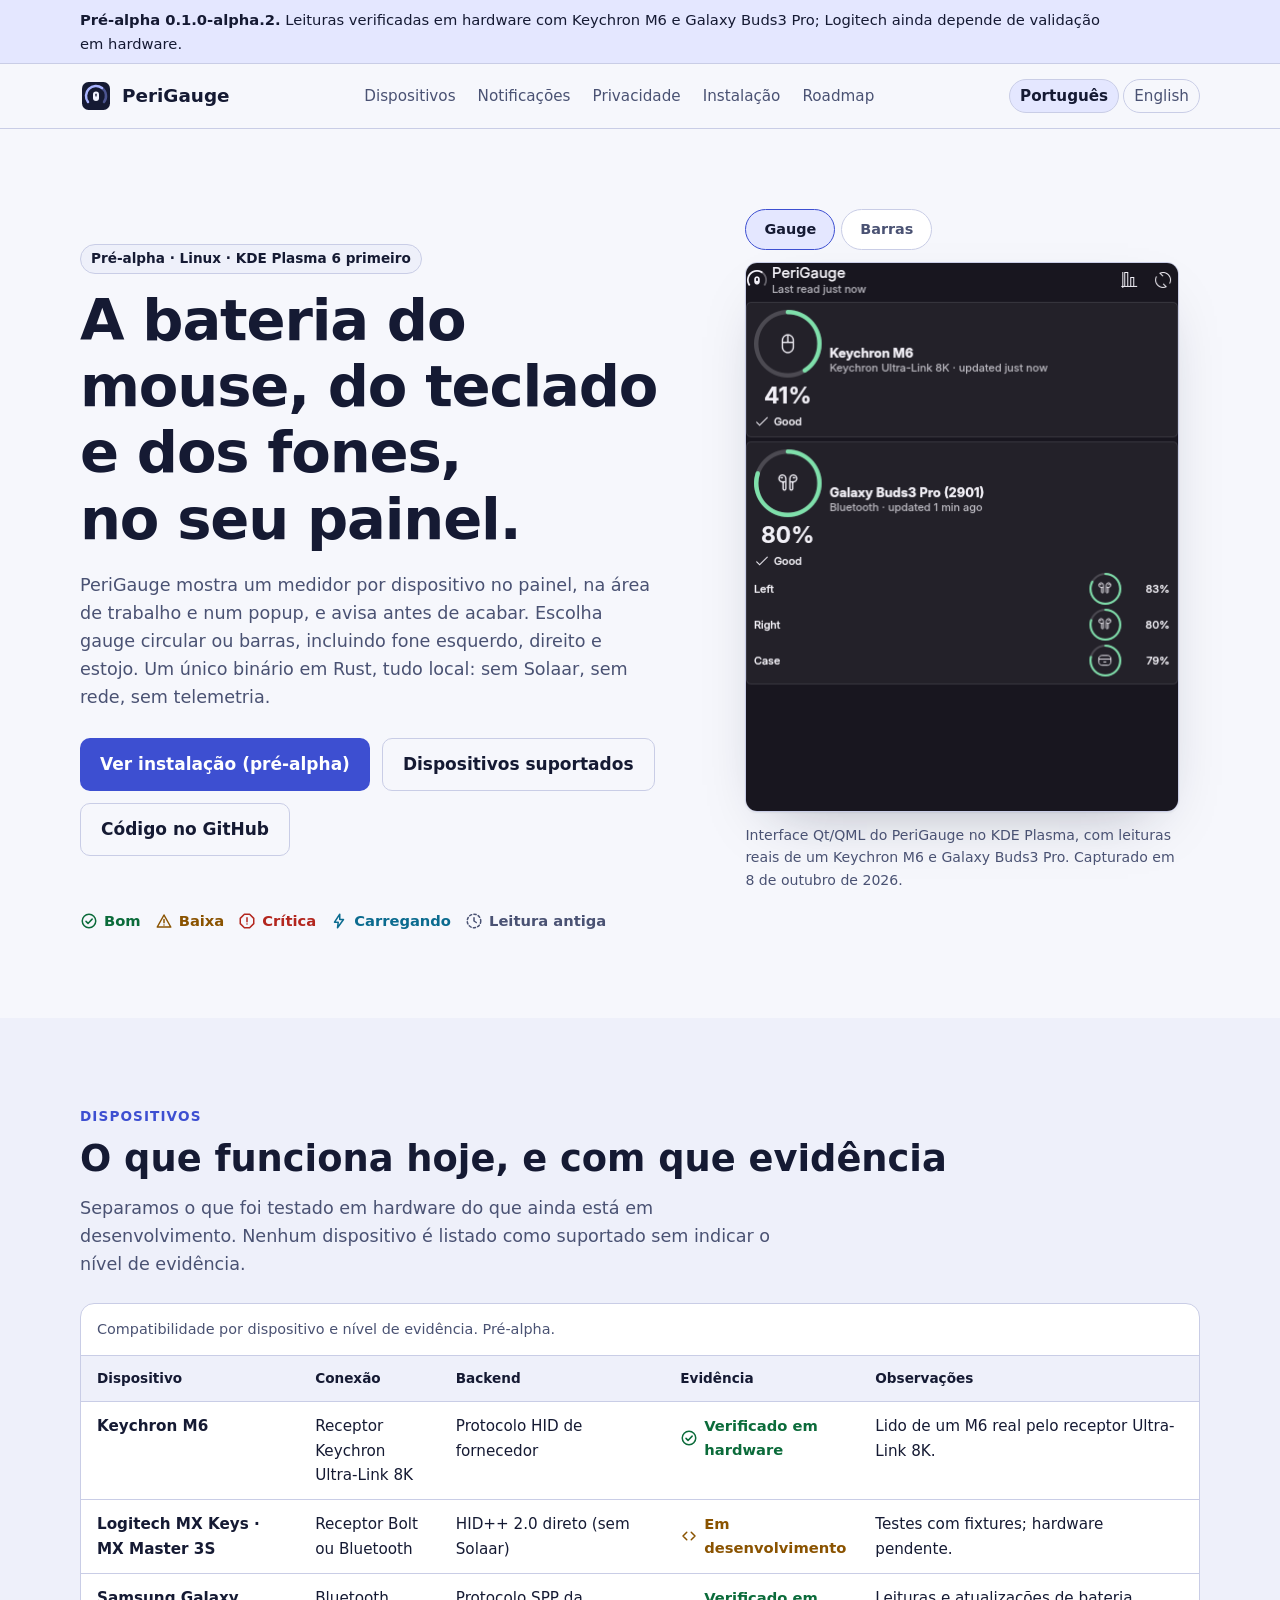
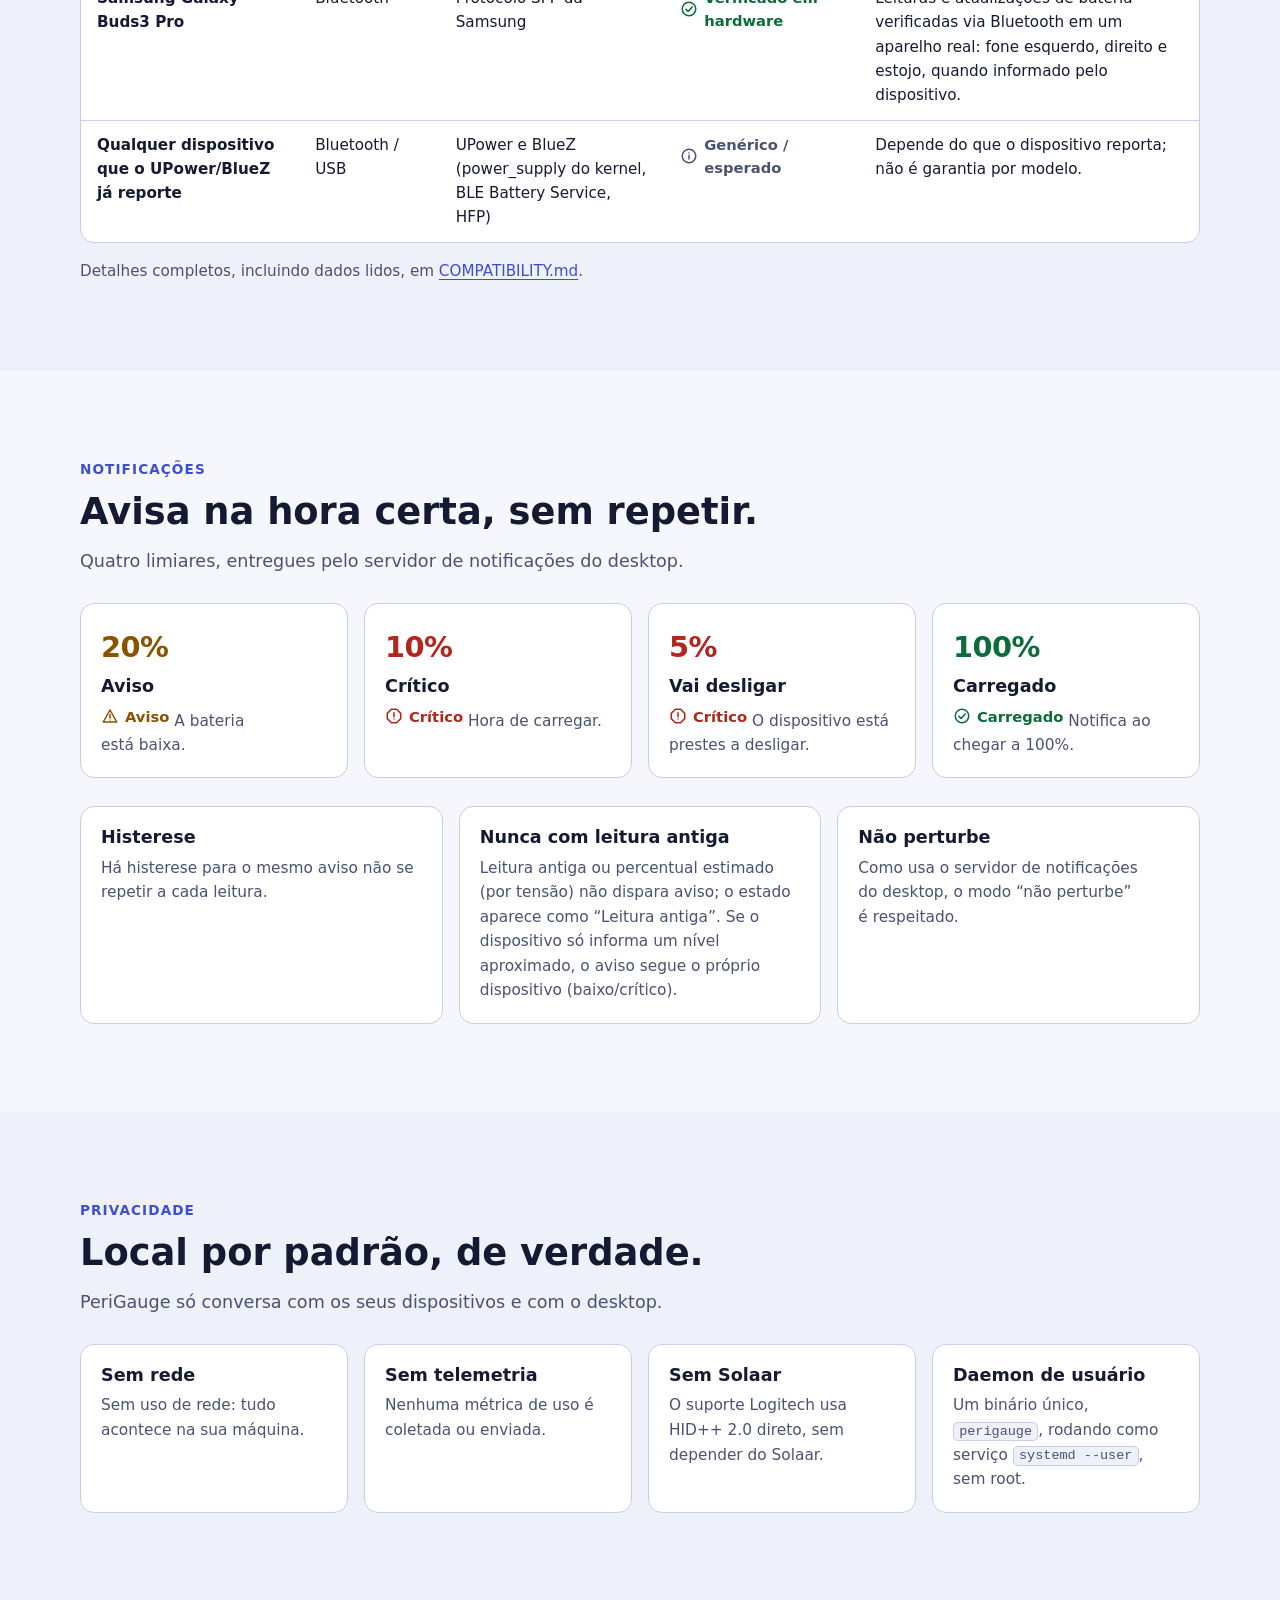
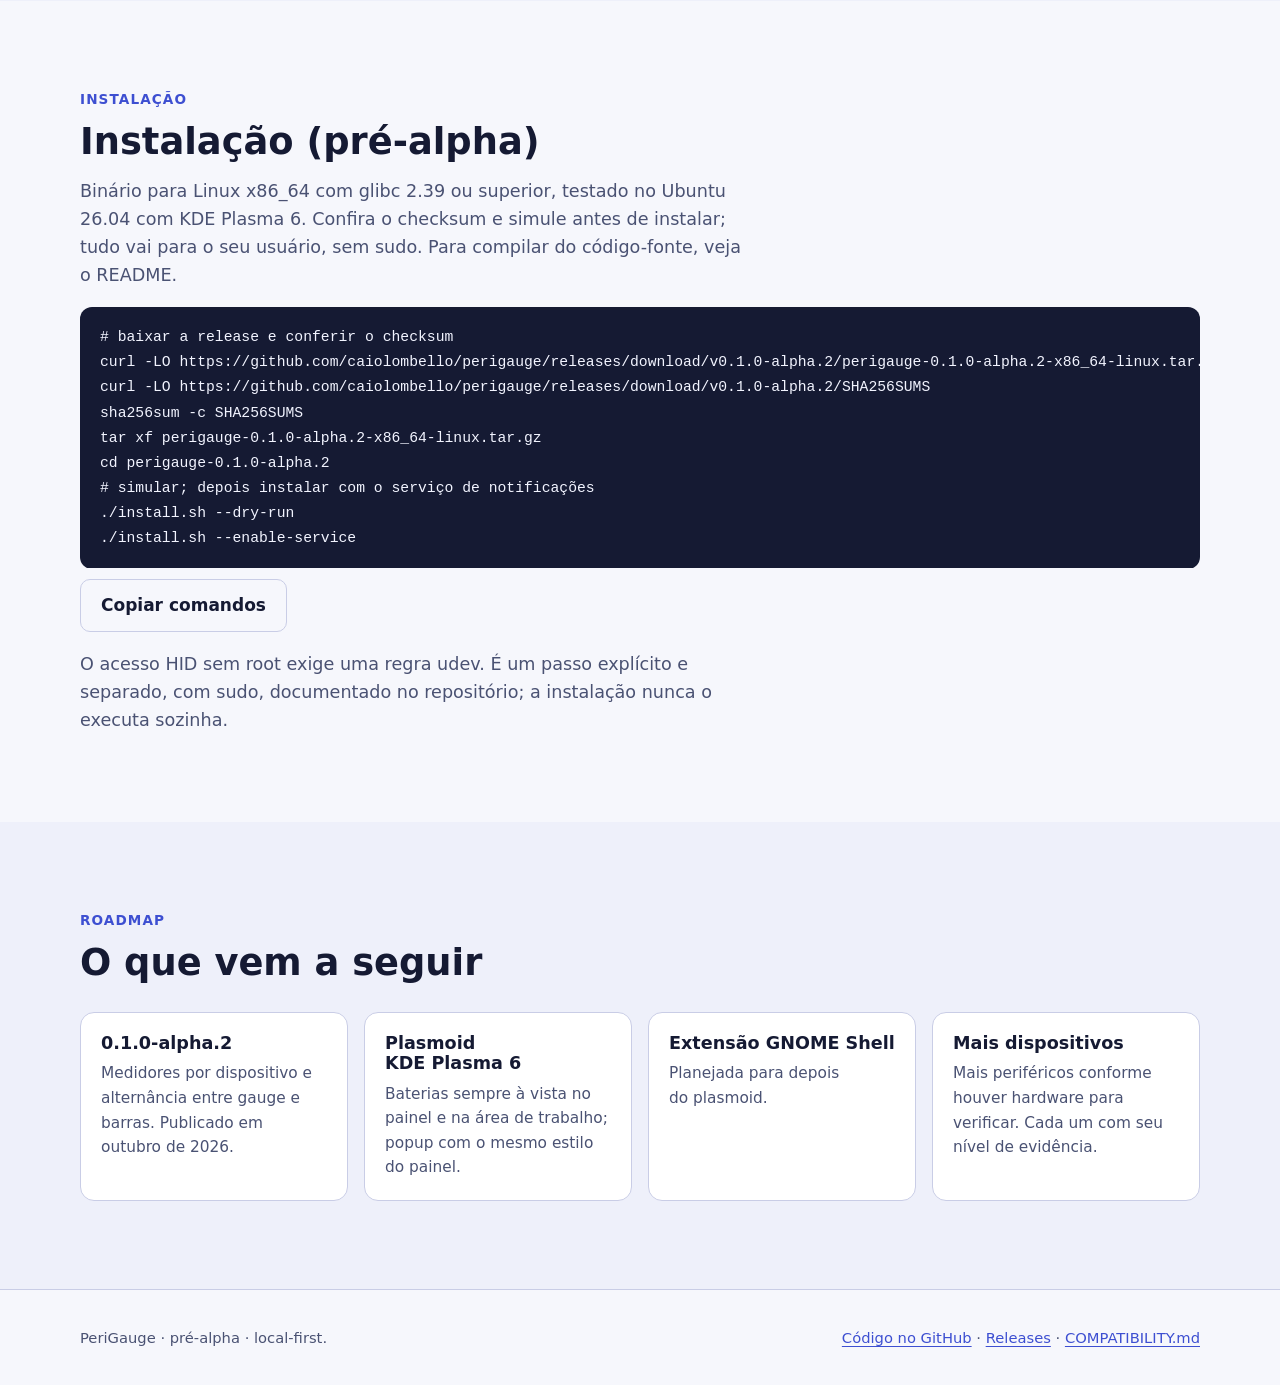
==== commit 1beb67e4: "docs: replace landing mockup with real device screenshots" ====
--- a/docs/index.html
+++ b/docs/index.html
@@ -69,14 +69,14 @@
     <a class="btn btn-ghost" href="https://github.com/caiolombello/perigauge">Código no GitHub</a>
    </div>
   </div>
-  <figure class="concept" aria-labelledby="concept-cap">
-   <span class="concept-tag">Conceito — não é screenshot</span>
-   <div role="list" aria-label="Dispositivos (valores fictícios)">
-    <div class="dev" role="listitem"><span class="dev-name">Mouse</span><span class="state s-ok"><svg class="" aria-hidden="true" focusable="false"><use href="#i-ok"/></svg>Bom · 82%</span> <span class="bar s-ok" role="img" aria-label="Mouse 82%"><span style="width:82%"></span></span></div>
-    <div class="dev" role="listitem"><span class="dev-name">Teclado</span><span class="state s-warn"><svg class="" aria-hidden="true" focusable="false"><use href="#i-warn"/></svg>Baixa · 18%</span> <span class="bar s-warn" role="img" aria-label="Teclado 18%"><span style="width:18%"></span></span></div>
-    <div class="dev" role="listitem"><span class="dev-name">Fones</span><span class="state s-charging"><svg class="" aria-hidden="true" focusable="false"><use href="#i-bolt"/></svg>Carregando · 45%</span> <span class="bar s-charging" role="img" aria-label="Fones 45%"><span style="width:45%"></span></span></div>
+  <figure class="product-shot" aria-labelledby="shot-caption">
+   <div class="shot-controls" role="group" aria-label="Estilo de exibição" hidden>
+    <button type="button" aria-pressed="true" data-shot="assets/perigauge-popup-rings.png" data-shot-alt="PeriGauge em gauge: Keychron M6 41%, Galaxy Buds3 Pro esquerdo 83%, direito 80% e estojo 79%.">Gauge</button>
+    <button type="button" aria-pressed="false" data-shot="assets/perigauge-popup-bars.png" data-shot-alt="PeriGauge em barras: Keychron M6 41%, Galaxy Buds3 Pro esquerdo 83%, direito 80% e estojo 79%.">Barras</button>
    </div>
-   <figcaption id="concept-cap">Ilustração conceitual do popup, com dispositivos e valores fictícios.</figcaption>
+   <img id="product-shot" src="assets/perigauge-popup-rings.png" alt="PeriGauge em gauge: Keychron M6 41%, Galaxy Buds3 Pro esquerdo 83%, direito 80% e estojo 79%." width="434" height="550" fetchpriority="high" decoding="async">
+   <figcaption id="shot-caption">Interface Qt/QML do PeriGauge no KDE Plasma, com leituras reais de um Keychron M6 e Galaxy Buds3 Pro. Capturado em 8 de outubro de 2026.</figcaption>
+   <noscript><p class="shot-fallback"><a href="assets/perigauge-popup-bars.png">Ver captura no estilo barras</a></p></noscript>
   </figure>
  </div>
  <div class="wrap">
@@ -97,7 +97,7 @@
    <tbody>
     <tr><th scope="row">Keychron M6</th><td>Receptor Keychron Ultra-Link 8K</td><td>Protocolo HID de fornecedor</td><td><span class="state s-ok"><svg class="" aria-hidden="true" focusable="false"><use href="#i-ok"/></svg>Verificado em hardware</span></td><td>Lido de um M6 real pelo receptor Ultra-Link 8K.</td></tr>
     <tr><th scope="row">Logitech MX Keys · MX Master 3S</th><td>Receptor Bolt ou Bluetooth</td><td>HID++ 2.0 direto (sem Solaar)</td><td><span class="state s-warn"><svg class="" aria-hidden="true" focusable="false"><use href="#i-dev"/></svg>Em desenvolvimento</span></td><td>Testes com fixtures; hardware pendente.</td></tr>
-    <tr><th scope="row">Samsung Galaxy Buds3 Pro</th><td>Bluetooth</td><td>Protocolo SPP da Samsung</td><td><span class="state s-ok"><svg class="" aria-hidden="true" focusable="false"><use href="#i-ok"/></svg>Verificado em hardware</span></td><td>Leituras de fone esquerdo, direito e estojo verificadas em hardware.</td></tr>
+    <tr><th scope="row">Samsung Galaxy Buds3 Pro</th><td>Bluetooth</td><td>Protocolo SPP da Samsung</td><td><span class="state s-ok"><svg class="" aria-hidden="true" focusable="false"><use href="#i-ok"/></svg>Verificado em hardware</span></td><td>Leituras e atualizações de bateria verificadas via Bluetooth em um aparelho real: fone esquerdo, direito e estojo, quando informado pelo dispositivo.</td></tr>
     <tr><th scope="row">Qualquer dispositivo que o UPower/BlueZ já reporte</th><td>Bluetooth / USB</td><td>UPower e BlueZ (power_supply do kernel, BLE Battery Service, HFP)</td><td><span class="state s-stale"><svg class="" aria-hidden="true" focusable="false"><use href="#i-gen"/></svg>Genérico / esperado</span></td><td>Depende do que o dispositivo reporta; não é garantia por modelo.</td></tr>
    </tbody>
   </table>
@@ -177,7 +177,7 @@
 
 <footer>
  <div class="wrap foot">
-  <p>PeriGauge · pré-alpha · local-first. Ilustrações são conceitos, não screenshots.</p>
+  <p>PeriGauge · pré-alpha · local-first.</p>
   <p><a href="https://github.com/caiolombello/perigauge">Código no GitHub</a> · <a href="https://github.com/caiolombello/perigauge/releases">Releases</a> · <a href="COMPATIBILITY.md">COMPATIBILITY.md</a></p>
  </div>
 </footer>
--- a/docs/style.css
+++ b/docs/style.css
@@ -70,19 +70,19 @@
 .hero .lead { margin-bottom: 26px; }
 .actions { display: flex; gap: 12px; flex-wrap: wrap; }
 
-/* Conceito do popup */
+/* Capturas da interface */
 figure { margin: 0; }
-.concept { background: var(--surface); border: 1px solid var(--line); border-radius: 18px; box-shadow: var(--shadow); padding: 20px; }
-.concept-tag { display: inline-block; margin-bottom: 14px; padding: 2px 10px; border: 1px dashed var(--muted); border-radius: 999px; color: var(--muted); font-size: .8rem; font-weight: 650; }
-.dev { display: grid; grid-template-columns: 1fr auto; gap: 6px 12px; padding-block: 12px; border-top: 1px solid var(--line); }
-.dev:first-of-type { border-top: 0; }
-.dev-name { font-weight: 650; }
+.product-shot { width: min(100%, 434px); margin-inline: auto; min-width: 0; }
+.product-shot > img { display: block; width: 100%; height: auto; border: 1px solid var(--line); border-radius: 12px; box-shadow: var(--shadow); }
+.shot-controls { display: flex; gap: 6px; margin-bottom: 12px; }
+.shot-controls[hidden] { display: none; }
+.shot-controls button { padding: 8px 18px; border: 1px solid var(--line); border-radius: 999px; color: var(--muted); background: var(--surface); font: inherit; font-size: .9rem; font-weight: 650; cursor: pointer; }
+.shot-controls button[aria-pressed="true"] { color: var(--text); background: var(--accent-soft); border-color: var(--accent); }
+.shot-controls button:hover { color: var(--text); }
+.shot-fallback { margin-top: 8px; font-size: .88rem; }
 .state { display: inline-flex; align-items: center; gap: 6px; font-weight: 650; font-size: .92rem; }
 .state svg { width: 18px; height: 18px; flex: none; fill: none; stroke: currentColor; stroke-width: 2; stroke-linecap: round; stroke-linejoin: round; }
 .s-ok { color: var(--ok); } .s-warn { color: var(--warn); } .s-critical { color: var(--critical); } .s-charging { color: var(--charging); } .s-stale { color: var(--muted); }
-.bar { grid-column: 1 / -1; height: 10px; border-radius: 6px; background: var(--track); overflow: hidden; }
-.bar > span { display: block; height: 100%; border-radius: 6px; background: currentColor; }
-.bar.s-stale > span { background: repeating-linear-gradient(90deg, var(--muted) 0 6px, transparent 6px 10px); }
 figcaption { margin-top: 12px; color: var(--muted); font-size: .88rem; }
 .legend { display: flex; gap: 14px; flex-wrap: wrap; list-style: none; margin-top: 18px; }
 
@@ -117,7 +117,6 @@
 }
 @media (prefers-reduced-motion: no-preference) {
   .btn { transition: filter .15s; }
-  .bar > span { transition: width .4s; }
 }
 @media (prefers-reduced-motion: reduce) {
   html { scroll-behavior: auto; }
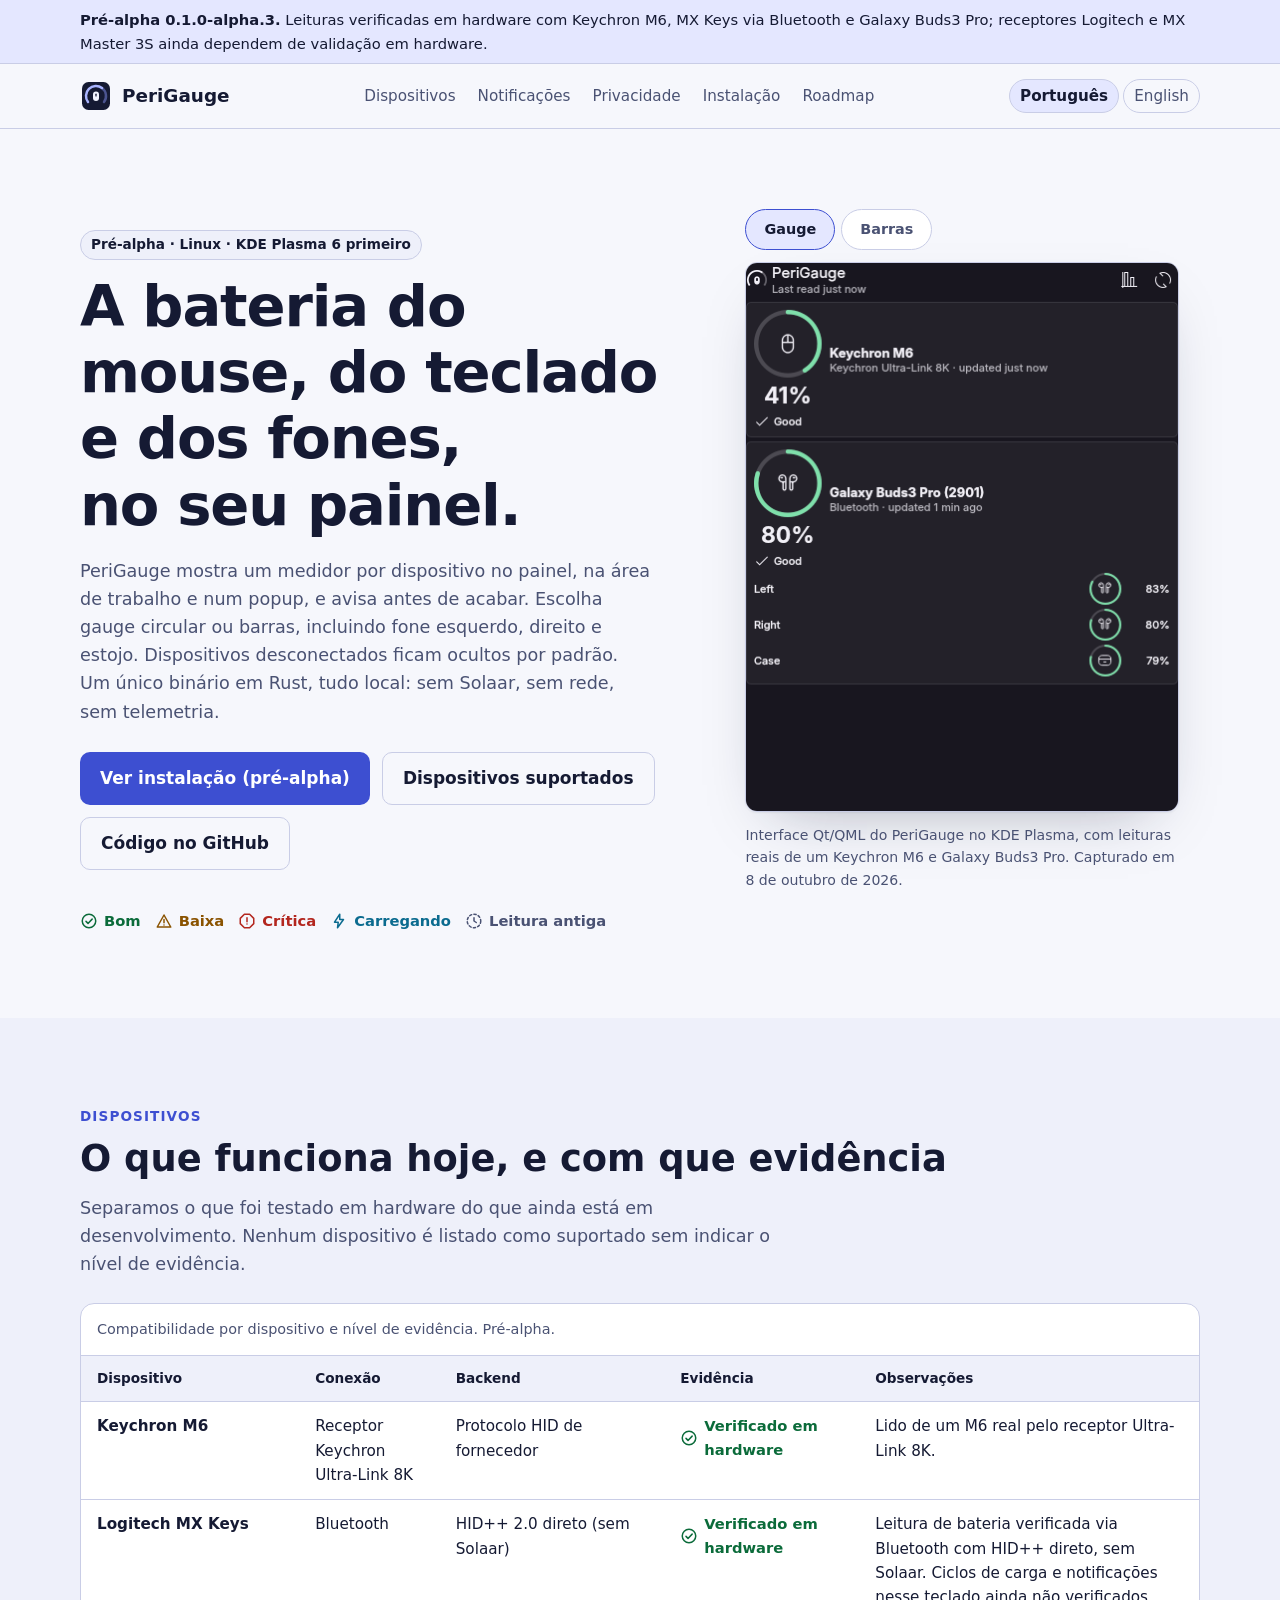
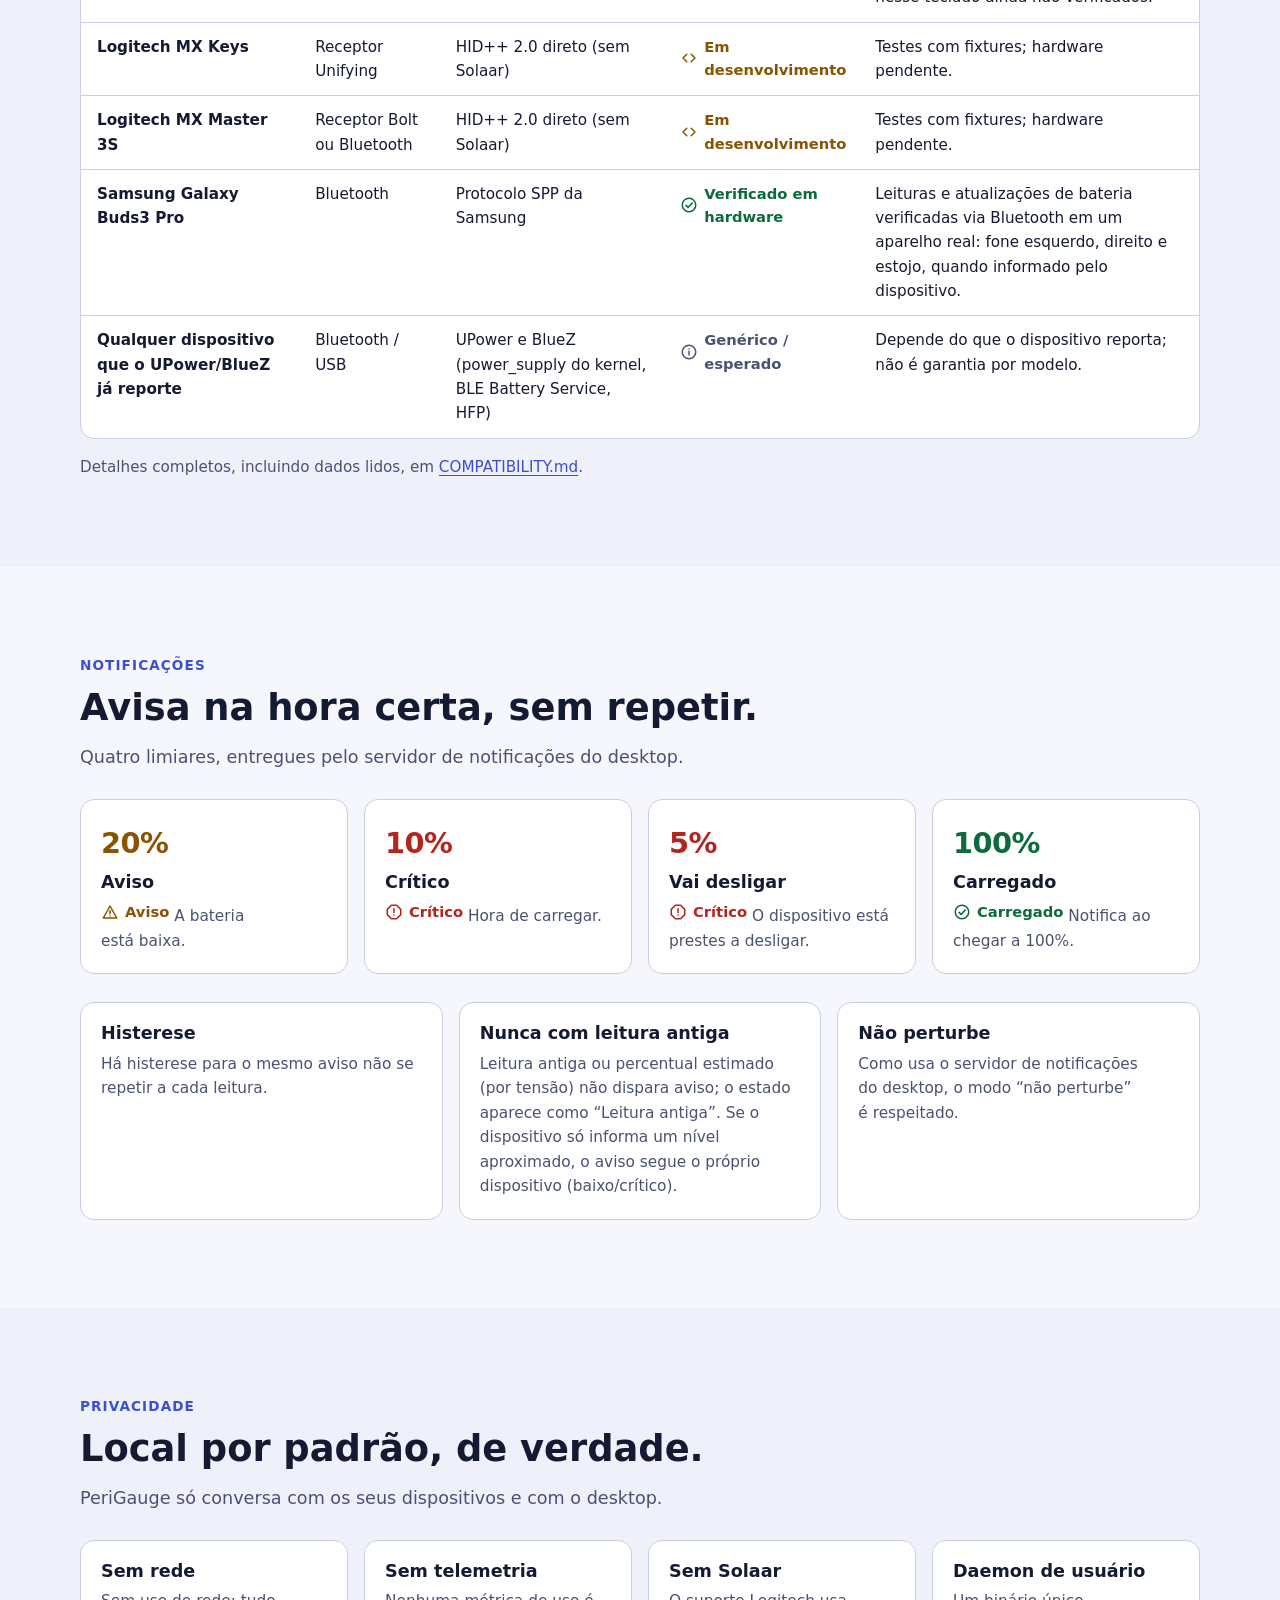
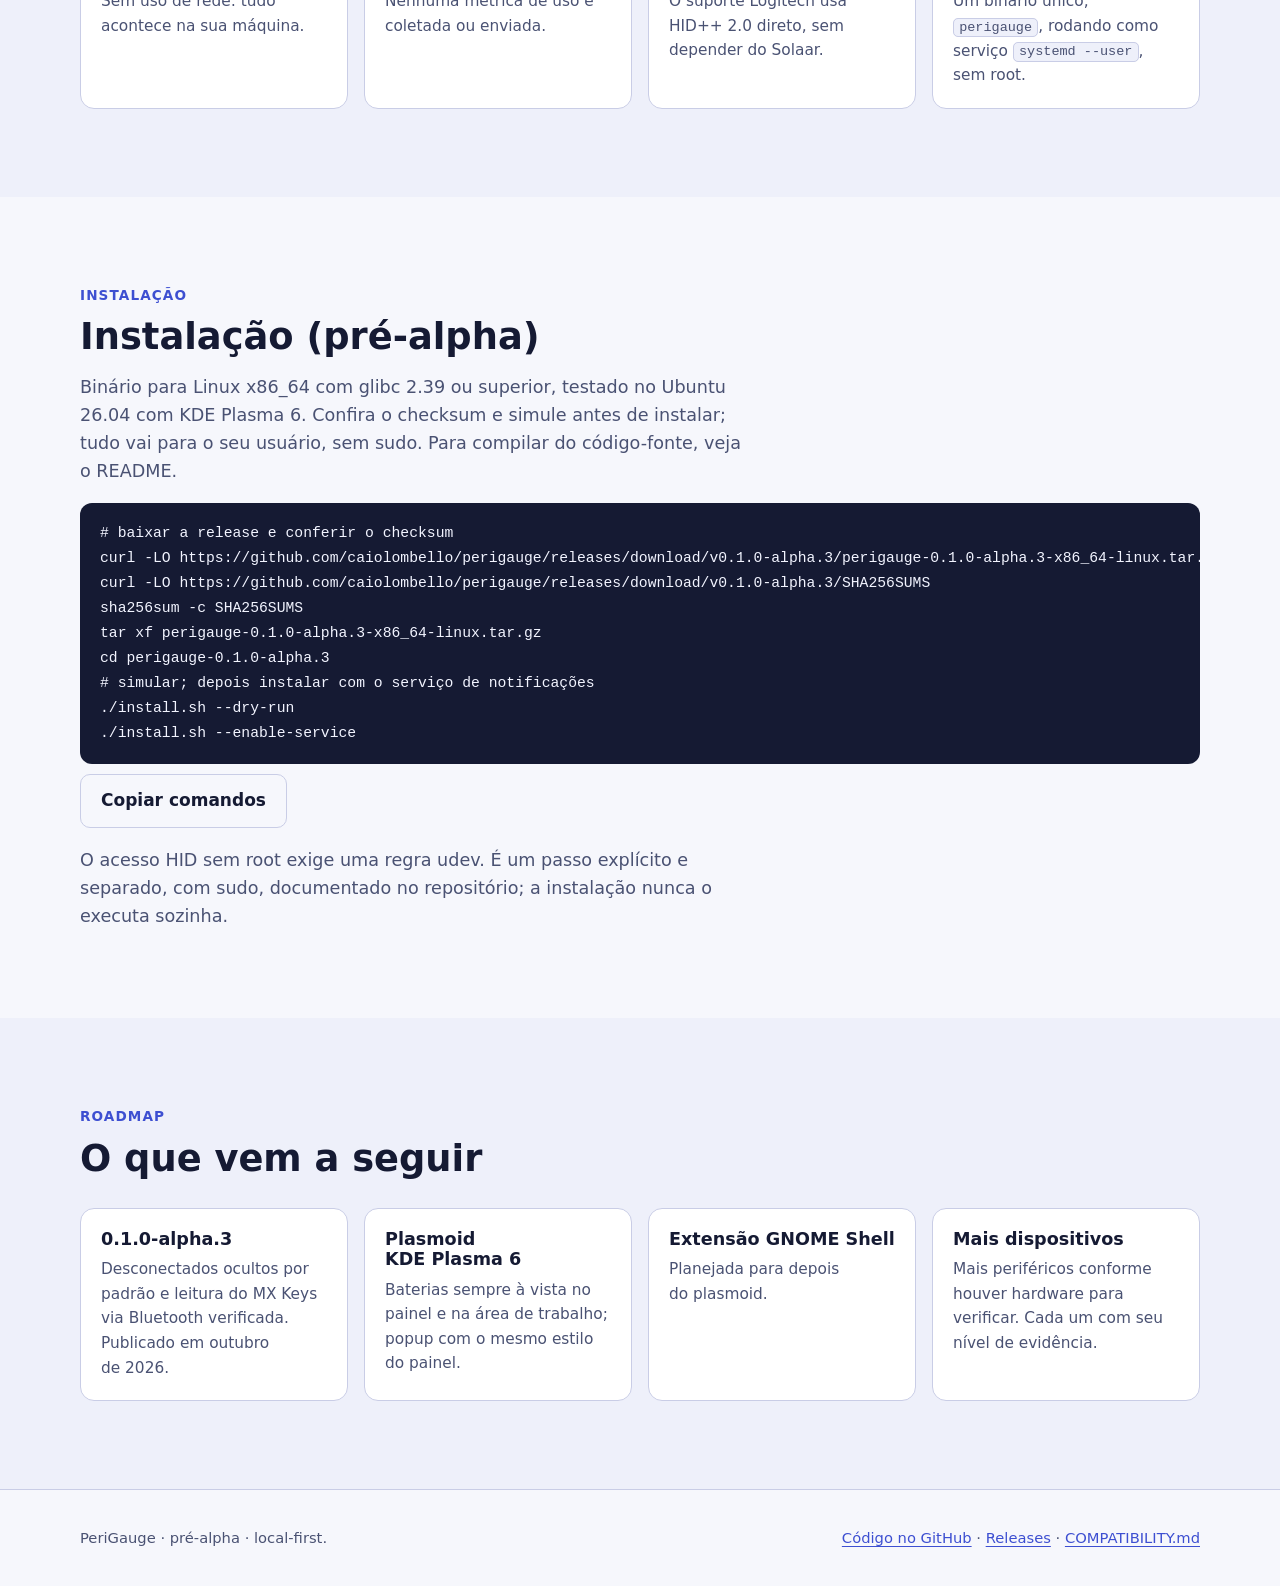
==== commit fdbff1a9: "fix(plasma): hide disconnected devices by default Prepare 0.1.0-alpha.3 with the connected-device vi" ====
--- a/docs/index.html
+++ b/docs/index.html
@@ -4,7 +4,7 @@
 <meta charset="utf-8">
 <meta name="viewport" content="width=device-width,initial-scale=1">
 <title>PeriGauge — bateria dos seus periféricos no Linux</title>
-<meta name="description" content="Monitor de bateria de mouses, teclados e fones Bluetooth para o desktop Linux. Núcleo em Rust, local, sem rede e sem telemetria. Pré-alpha 0.1.0-alpha.2.">
+<meta name="description" content="Monitor de bateria de mouses, teclados e fones Bluetooth para o desktop Linux. Núcleo em Rust, local, sem rede e sem telemetria. Pré-alpha 0.1.0-alpha.3.">
 <meta name="color-scheme" content="light dark">
 <meta name="theme-color" content="#F6F7FC" media="(prefers-color-scheme: light)">
 <meta name="theme-color" content="#0E1124" media="(prefers-color-scheme: dark)">
@@ -16,12 +16,12 @@
 <meta property="og:site_name" content="PeriGauge">
 <meta property="og:locale" content="pt_BR">
 <meta property="og:title" content="PeriGauge — bateria dos seus periféricos no Linux">
-<meta property="og:description" content="Monitor de bateria de mouses, teclados e fones Bluetooth para o desktop Linux. Núcleo em Rust, local, sem rede e sem telemetria. Pré-alpha 0.1.0-alpha.2.">
+<meta property="og:description" content="Monitor de bateria de mouses, teclados e fones Bluetooth para o desktop Linux. Núcleo em Rust, local, sem rede e sem telemetria. Pré-alpha 0.1.0-alpha.3.">
 <meta property="og:image" content="https://caiolombello.github.io/perigauge/assets/perigauge-social-card.png">
 <meta property="og:image:type" content="image/png">
 <meta property="og:image:width" content="1200">
 <meta property="og:image:height" content="630">
-<meta property="og:image:alt" content="PeriGauge: bateria dos periféricos no Linux. Pré-alpha 0.1.0-alpha.2.">
+<meta property="og:image:alt" content="PeriGauge: bateria dos periféricos no Linux. Pré-alpha 0.1.0-alpha.3.">
 <meta name="twitter:card" content="summary_large_image">
 <link rel="icon" type="image/svg+xml" href="assets/favicon.svg">
 <link rel="stylesheet" href="style.css">
@@ -40,7 +40,7 @@
  <symbol id="i-gen" viewBox="0 0 24 24"><circle cx="12" cy="12" r="9"/><path d="M12 11v5M12 8v.1"/></symbol>
 </svg>
 
-<p class="prerelease"><span class="wrap" style="display:block"><strong>Pré-alpha 0.1.0-alpha.2.</strong> Leituras verificadas em hardware com Keychron M6 e Galaxy Buds3 Pro; Logitech ainda depende de validação em hardware.</span></p>
+<p class="prerelease"><span class="wrap" style="display:block"><strong>Pré-alpha 0.1.0-alpha.3.</strong> Leituras verificadas em hardware com Keychron M6, MX Keys via Bluetooth e Galaxy Buds3 Pro; receptores Logitech e MX Master 3S ainda dependem de validação em hardware.</span></p>
 
 <header class="site-header">
  <div class="wrap header-inner">
@@ -62,7 +62,7 @@
   <div>
    <span class="badge">Pré-alpha · Linux · KDE Plasma 6 primeiro</span>
    <h1>A bateria do mouse, do teclado e dos fones, no seu painel.</h1>
-   <p class="lead">PeriGauge mostra um medidor por dispositivo no painel, na área de trabalho e num popup, e avisa antes de acabar. Escolha gauge circular ou barras, incluindo fone esquerdo, direito e estojo. Um único binário em Rust, tudo local: sem Solaar, sem rede, sem telemetria.</p>
+   <p class="lead">PeriGauge mostra um medidor por dispositivo no painel, na área de trabalho e num popup, e avisa antes de acabar. Escolha gauge circular ou barras, incluindo fone esquerdo, direito e estojo. Dispositivos desconectados ficam ocultos por padrão. Um único binário em Rust, tudo local: sem Solaar, sem rede, sem telemetria.</p>
    <div class="actions">
     <a class="btn" href="#instalar">Ver instalação (pré-alpha)</a>
     <a class="btn btn-ghost" href="#dispositivos">Dispositivos suportados</a>
@@ -96,7 +96,9 @@
    <thead><tr><th scope="col">Dispositivo</th><th scope="col">Conexão</th><th scope="col">Backend</th><th scope="col">Evidência</th><th scope="col">Observações</th></tr></thead>
    <tbody>
     <tr><th scope="row">Keychron M6</th><td>Receptor Keychron Ultra-Link 8K</td><td>Protocolo HID de fornecedor</td><td><span class="state s-ok"><svg class="" aria-hidden="true" focusable="false"><use href="#i-ok"/></svg>Verificado em hardware</span></td><td>Lido de um M6 real pelo receptor Ultra-Link 8K.</td></tr>
-    <tr><th scope="row">Logitech MX Keys · MX Master 3S</th><td>Receptor Bolt ou Bluetooth</td><td>HID++ 2.0 direto (sem Solaar)</td><td><span class="state s-warn"><svg class="" aria-hidden="true" focusable="false"><use href="#i-dev"/></svg>Em desenvolvimento</span></td><td>Testes com fixtures; hardware pendente.</td></tr>
+    <tr><th scope="row">Logitech MX Keys</th><td>Bluetooth</td><td>HID++ 2.0 direto (sem Solaar)</td><td><span class="state s-ok"><svg class="" aria-hidden="true" focusable="false"><use href="#i-ok"/></svg>Verificado em hardware</span></td><td>Leitura de bateria verificada via Bluetooth com HID++ direto, sem Solaar. Ciclos de carga e notificações nesse teclado ainda não verificados.</td></tr>
+    <tr><th scope="row">Logitech MX Keys</th><td>Receptor Unifying</td><td>HID++ 2.0 direto (sem Solaar)</td><td><span class="state s-warn"><svg class="" aria-hidden="true" focusable="false"><use href="#i-dev"/></svg>Em desenvolvimento</span></td><td>Testes com fixtures; hardware pendente.</td></tr>
+    <tr><th scope="row">Logitech MX Master 3S</th><td>Receptor Bolt ou Bluetooth</td><td>HID++ 2.0 direto (sem Solaar)</td><td><span class="state s-warn"><svg class="" aria-hidden="true" focusable="false"><use href="#i-dev"/></svg>Em desenvolvimento</span></td><td>Testes com fixtures; hardware pendente.</td></tr>
     <tr><th scope="row">Samsung Galaxy Buds3 Pro</th><td>Bluetooth</td><td>Protocolo SPP da Samsung</td><td><span class="state s-ok"><svg class="" aria-hidden="true" focusable="false"><use href="#i-ok"/></svg>Verificado em hardware</span></td><td>Leituras e atualizações de bateria verificadas via Bluetooth em um aparelho real: fone esquerdo, direito e estojo, quando informado pelo dispositivo.</td></tr>
     <tr><th scope="row">Qualquer dispositivo que o UPower/BlueZ já reporte</th><td>Bluetooth / USB</td><td>UPower e BlueZ (power_supply do kernel, BLE Battery Service, HFP)</td><td><span class="state s-stale"><svg class="" aria-hidden="true" focusable="false"><use href="#i-gen"/></svg>Genérico / esperado</span></td><td>Depende do que o dispositivo reporta; não é garantia por modelo.</td></tr>
    </tbody>
@@ -145,11 +147,11 @@
   <h2>Instalação (pré-alpha)</h2>
   <p class="lead">Binário para Linux x86_64 com glibc 2.39 ou superior, testado no Ubuntu 26.04 com KDE Plasma 6. Confira o checksum e simule antes de instalar; tudo vai para o seu usuário, sem sudo. Para compilar do código-fonte, veja o README.</p>
   <div class="code"><pre id="cmds"><code># baixar a release e conferir o checksum
-curl -LO https://github.com/caiolombello/perigauge/releases/download/v0.1.0-alpha.2/perigauge-0.1.0-alpha.2-x86_64-linux.tar.gz
-curl -LO https://github.com/caiolombello/perigauge/releases/download/v0.1.0-alpha.2/SHA256SUMS
+curl -LO https://github.com/caiolombello/perigauge/releases/download/v0.1.0-alpha.3/perigauge-0.1.0-alpha.3-x86_64-linux.tar.gz
+curl -LO https://github.com/caiolombello/perigauge/releases/download/v0.1.0-alpha.3/SHA256SUMS
 sha256sum -c SHA256SUMS
-tar xf perigauge-0.1.0-alpha.2-x86_64-linux.tar.gz
-cd perigauge-0.1.0-alpha.2
+tar xf perigauge-0.1.0-alpha.3-x86_64-linux.tar.gz
+cd perigauge-0.1.0-alpha.3
 # simular; depois instalar com o serviço de notificações
 ./install.sh --dry-run
 ./install.sh --enable-service</code></pre></div>
@@ -166,7 +168,7 @@
   <p class="eyebrow">Roadmap</p>
   <h2>O que vem a seguir</h2>
   <ul class="grid">
-   <li class="card"><h3>0.1.0-alpha.2</h3><p>Medidores por dispositivo e alternância entre gauge e barras. Publicado em outubro de 2026.</p></li>
+   <li class="card"><h3>0.1.0-alpha.3</h3><p>Desconectados ocultos por padrão e leitura do MX Keys via Bluetooth verificada. Publicado em outubro de 2026.</p></li>
    <li class="card"><h3>Plasmoid KDE Plasma 6</h3><p>Baterias sempre à vista no painel e na área de trabalho; popup com o mesmo estilo do painel.</p></li>
    <li class="card"><h3>Extensão GNOME Shell</h3><p>Planejada para depois do plasmoid.</p></li>
    <li class="card"><h3>Mais dispositivos</h3><p>Mais periféricos conforme houver hardware para verificar. Cada um com seu nível de evidência.</p></li>
